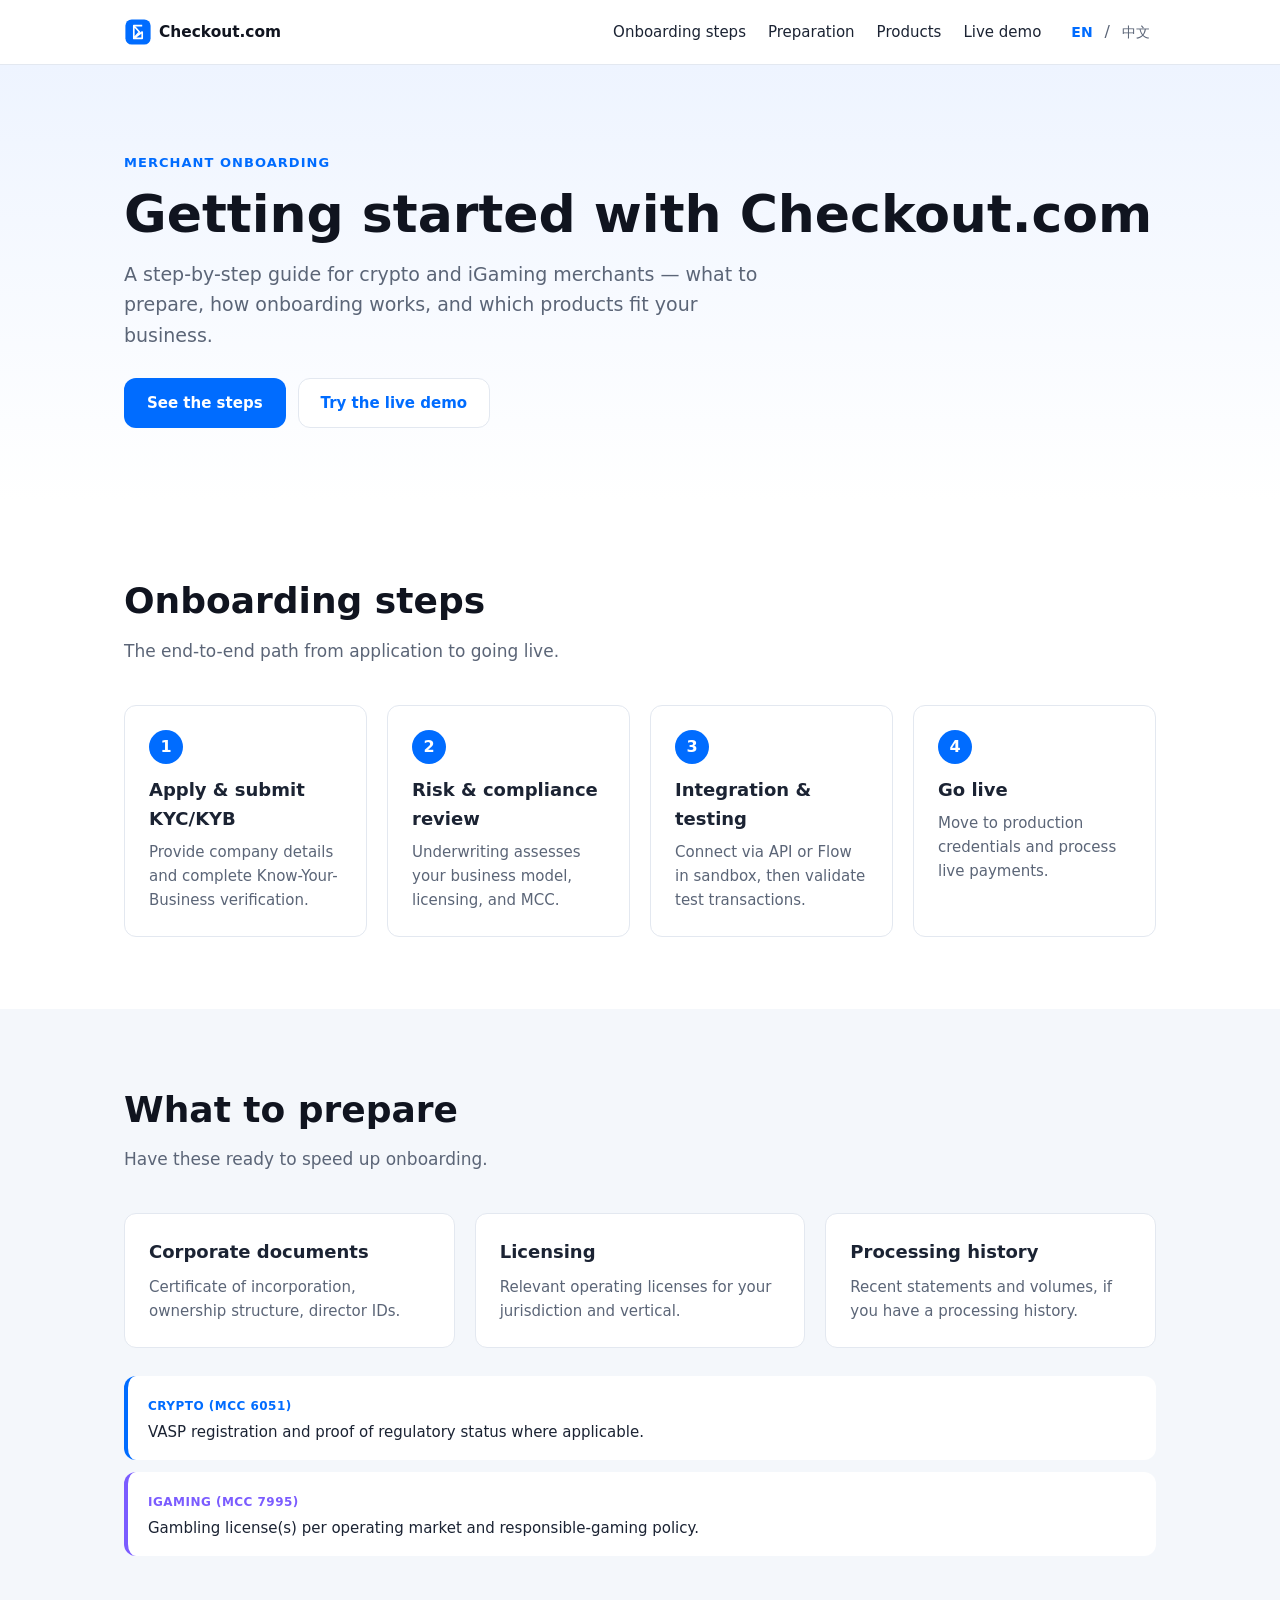
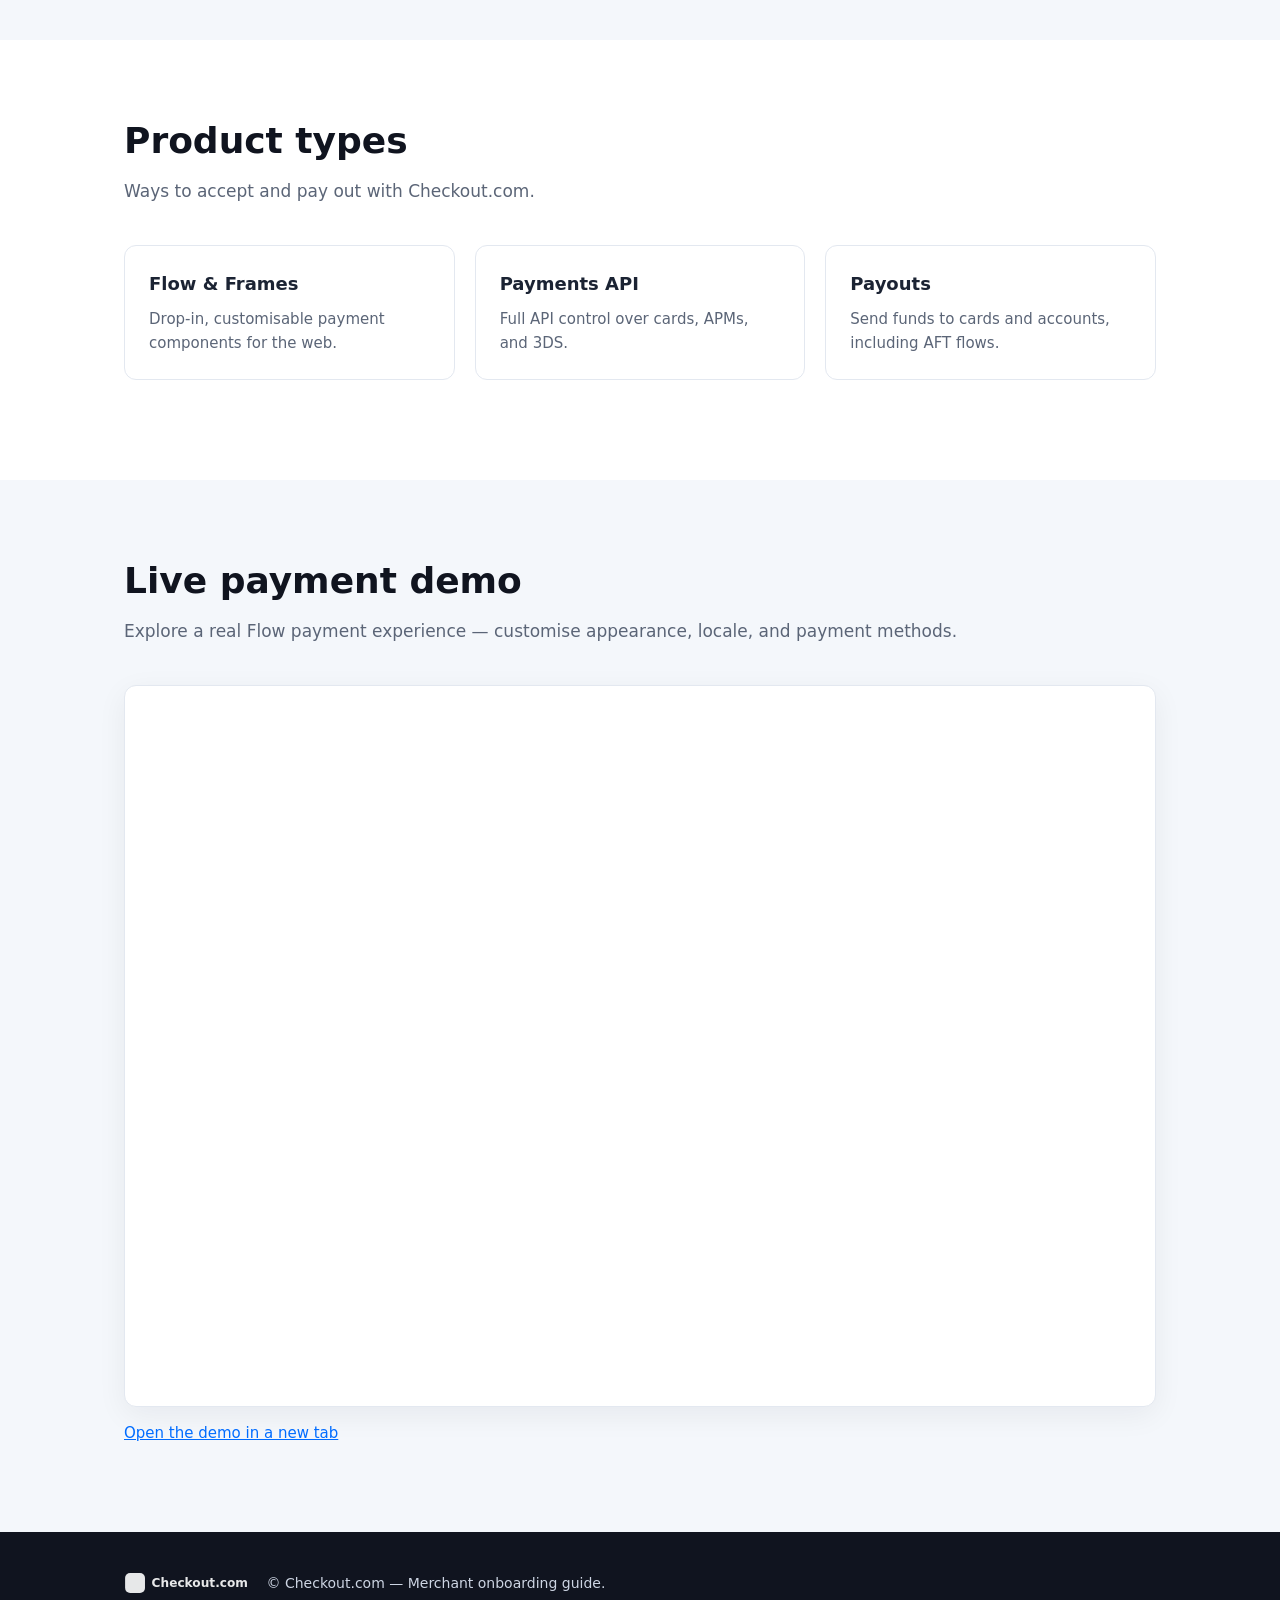
==== index.html @ 67831f60 "Scaffold merchant onboarding site (crypto + iGaming) Static HTML/CSS/JS site, EN + 中文 toggle, unifie" ====
<!DOCTYPE html>
<html lang="en">
<head>
  <meta charset="UTF-8" />
  <meta name="viewport" content="width=device-width, initial-scale=1.0" />
  <title data-i18n="meta.title">Merchant Onboarding — Checkout.com</title>
  <meta name="description" data-i18n-attr="content" data-i18n="meta.description"
        content="Onboarding guide for crypto and iGaming merchants at Checkout.com." />
  <link rel="preconnect" href="https://flow.cko.solutions" />
  <link rel="stylesheet" href="css/styles.css" />
</head>
<body>
  <a class="skip-link" href="#main" data-i18n="nav.skip">Skip to content</a>

  <header class="site-header">
    <div class="container header-inner">
      <a class="brand" href="#top" aria-label="Checkout.com">
        <!-- TODO: replace with official Checkout.com logo SVG in assets/ -->
        <img src="assets/logo.svg" alt="Checkout.com" class="brand-logo" height="28" />
      </a>

      <nav class="site-nav" aria-label="Primary">
        <a href="#steps" data-i18n="nav.steps">Onboarding steps</a>
        <a href="#prepare" data-i18n="nav.prepare">Preparation</a>
        <a href="#products" data-i18n="nav.products">Products</a>
        <a href="#demo" data-i18n="nav.demo">Live demo</a>
      </nav>

      <div class="lang-switch" role="group" aria-label="Language">
        <button type="button" data-lang="en" class="lang-btn is-active">EN</button>
        <span aria-hidden="true">/</span>
        <button type="button" data-lang="zh" class="lang-btn">中文</button>
      </div>
    </div>
  </header>

  <main id="main">
    <!-- HERO -->
    <section class="hero" id="top">
      <div class="container">
        <p class="eyebrow" data-i18n="hero.eyebrow">Merchant onboarding</p>
        <h1 data-i18n="hero.title">Getting started with Checkout.com</h1>
        <p class="lede" data-i18n="hero.lede">
          A step-by-step guide for crypto and iGaming merchants — what to prepare,
          how onboarding works, and which products fit your business.
        </p>
        <div class="hero-actions">
          <a class="btn btn-primary" href="#steps" data-i18n="hero.cta">See the steps</a>
          <a class="btn btn-ghost" href="#demo" data-i18n="hero.cta2">Try the live demo</a>
        </div>
      </div>
    </section>

    <!-- ONBOARDING STEPS -->
    <section class="section" id="steps">
      <div class="container">
        <h2 data-i18n="steps.title">Onboarding steps</h2>
        <p class="section-lede" data-i18n="steps.lede">The end-to-end path from application to going live.</p>
        <!-- PLACEHOLDER content — replace with Esteban's onboarding docs -->
        <ol class="steps">
          <li class="step">
            <span class="step-num">1</span>
            <h3 data-i18n="steps.s1.title">Apply &amp; submit KYC/KYB</h3>
            <p data-i18n="steps.s1.body">Provide company details and complete Know-Your-Business verification.</p>
          </li>
          <li class="step">
            <span class="step-num">2</span>
            <h3 data-i18n="steps.s2.title">Risk &amp; compliance review</h3>
            <p data-i18n="steps.s2.body">Underwriting assesses your business model, licensing, and MCC.</p>
          </li>
          <li class="step">
            <span class="step-num">3</span>
            <h3 data-i18n="steps.s3.title">Integration &amp; testing</h3>
            <p data-i18n="steps.s3.body">Connect via API or Flow in sandbox, then validate test transactions.</p>
          </li>
          <li class="step">
            <span class="step-num">4</span>
            <h3 data-i18n="steps.s4.title">Go live</h3>
            <p data-i18n="steps.s4.body">Move to production credentials and process live payments.</p>
          </li>
        </ol>
      </div>
    </section>

    <!-- PREPARATION -->
    <section class="section section-alt" id="prepare">
      <div class="container">
        <h2 data-i18n="prepare.title">What to prepare</h2>
        <p class="section-lede" data-i18n="prepare.lede">Have these ready to speed up onboarding.</p>
        <ul class="cards">
          <li class="card">
            <h3 data-i18n="prepare.p1.title">Corporate documents</h3>
            <p data-i18n="prepare.p1.body">Certificate of incorporation, ownership structure, director IDs.</p>
          </li>
          <li class="card">
            <h3 data-i18n="prepare.p2.title">Licensing</h3>
            <p data-i18n="prepare.p2.body">Relevant operating licenses for your jurisdiction and vertical.</p>
          </li>
          <li class="card">
            <h3 data-i18n="prepare.p3.title">Processing history</h3>
            <p data-i18n="prepare.p3.body">Recent statements and volumes, if you have a processing history.</p>
          </li>
        </ul>
        <!-- Inline vertical-specific notes (unified content model) -->
        <aside class="note note-crypto">
          <span class="note-tag" data-i18n="prepare.crypto.tag">Crypto (MCC 6051)</span>
          <p data-i18n="prepare.crypto.body">VASP registration and proof of regulatory status where applicable.</p>
        </aside>
        <aside class="note note-igaming">
          <span class="note-tag" data-i18n="prepare.igaming.tag">iGaming (MCC 7995)</span>
          <p data-i18n="prepare.igaming.body">Gambling license(s) per operating market and responsible-gaming policy.</p>
        </aside>
      </div>
    </section>

    <!-- PRODUCTS -->
    <section class="section" id="products">
      <div class="container">
        <h2 data-i18n="products.title">Product types</h2>
        <p class="section-lede" data-i18n="products.lede">Ways to accept and pay out with Checkout.com.</p>
        <ul class="cards">
          <li class="card">
            <h3 data-i18n="products.p1.title">Flow &amp; Frames</h3>
            <p data-i18n="products.p1.body">Drop-in, customisable payment components for the web.</p>
          </li>
          <li class="card">
            <h3 data-i18n="products.p2.title">Payments API</h3>
            <p data-i18n="products.p2.body">Full API control over cards, APMs, and 3DS.</p>
          </li>
          <li class="card">
            <h3 data-i18n="products.p3.title">Payouts</h3>
            <p data-i18n="products.p3.body">Send funds to cards and accounts, including AFT flows.</p>
          </li>
        </ul>
      </div>
    </section>

    <!-- INTERACTIVE DEMO -->
    <section class="section section-alt" id="demo">
      <div class="container">
        <h2 data-i18n="demo.title">Live payment demo</h2>
        <p class="section-lede" data-i18n="demo.lede">
          Explore a real Flow payment experience — customise appearance, locale, and payment methods.
        </p>
        <div class="demo-frame">
          <iframe
            src="https://flow.cko.solutions/"
            title="Checkout.com Flow customization playground"
            loading="lazy"
            referrerpolicy="no-referrer"
            allow="payment"></iframe>
        </div>
        <p class="demo-fallback">
          <a href="https://flow.cko.solutions/" target="_blank" rel="noopener"
             data-i18n="demo.fallback">Open the demo in a new tab</a>
        </p>
      </div>
    </section>
  </main>

  <footer class="site-footer">
    <div class="container footer-inner">
      <img src="assets/logo.svg" alt="Checkout.com" height="22" />
      <p data-i18n="footer.copy">© Checkout.com — Merchant onboarding guide.</p>
    </div>
  </footer>

  <script src="js/i18n.js" defer></script>
</body>
</html>
---- css/styles.css ----
/* Checkout.com brand tokens — confirm against official brand guidelines */
:root {
  --cko-blue: #006CFF;
  --cko-blue-dark: #0057cc;
  --cko-ink: #10141f;        /* near-black navy from logo dark variant */
  --cko-white: #ffffff;
  --cko-bg: #ffffff;
  --cko-bg-alt: #f4f7fb;
  --cko-text: #1b2333;
  --cko-muted: #5b6577;
  --cko-border: #e3e8f0;
  --radius: 12px;
  --maxw: 1080px;
  --font: system-ui, -apple-system, "Segoe UI", Roboto, "Helvetica Neue", Arial,
          "PingFang SC", "Microsoft YaHei", sans-serif;
}

* { box-sizing: border-box; }
html { scroll-behavior: smooth; }
body {
  margin: 0;
  font-family: var(--font);
  color: var(--cko-text);
  background: var(--cko-bg);
  line-height: 1.6;
  -webkit-font-smoothing: antialiased;
}

.container { max-width: var(--maxw); margin: 0 auto; padding: 0 24px; }

a { color: var(--cko-blue); }

.skip-link {
  position: absolute; left: -999px; top: 0;
  background: var(--cko-blue); color: #fff; padding: 10px 16px; z-index: 100;
}
.skip-link:focus { left: 8px; top: 8px; }

/* Header */
.site-header {
  position: sticky; top: 0; z-index: 50;
  background: rgba(255,255,255,0.92);
  backdrop-filter: saturate(150%) blur(8px);
  border-bottom: 1px solid var(--cko-border);
}
.header-inner { display: flex; align-items: center; gap: 24px; height: 64px; }
.brand { display: inline-flex; align-items: center; }
.brand-logo { display: block; }
.site-nav { display: flex; gap: 22px; margin-left: auto; }
.site-nav a { color: var(--cko-text); text-decoration: none; font-weight: 500; font-size: 15px; }
.site-nav a:hover { color: var(--cko-blue); }
.lang-switch { display: flex; align-items: center; gap: 6px; color: var(--cko-muted); }
.lang-btn {
  background: none; border: 0; padding: 4px 6px; cursor: pointer;
  font: inherit; font-size: 14px; color: var(--cko-muted); border-radius: 6px;
}
.lang-btn.is-active { color: var(--cko-blue); font-weight: 700; }
.lang-btn:hover { color: var(--cko-blue); }

/* Hero */
.hero {
  background: linear-gradient(180deg, #eef4ff 0%, var(--cko-bg) 100%);
  padding: 88px 0 72px;
}
.eyebrow {
  text-transform: uppercase; letter-spacing: .08em; font-size: 13px;
  font-weight: 700; color: var(--cko-blue); margin: 0 0 12px;
}
.hero h1 { font-size: clamp(32px, 5vw, 52px); line-height: 1.1; margin: 0 0 16px; color: var(--cko-ink); }
.lede { font-size: 19px; color: var(--cko-muted); max-width: 640px; margin: 0 0 28px; }
.hero-actions { display: flex; gap: 12px; flex-wrap: wrap; }

.btn {
  display: inline-block; padding: 12px 22px; border-radius: var(--radius);
  font-weight: 600; text-decoration: none; font-size: 15px; border: 1px solid transparent;
}
.btn-primary { background: var(--cko-blue); color: #fff; }
.btn-primary:hover { background: var(--cko-blue-dark); }
.btn-ghost { background: #fff; color: var(--cko-blue); border-color: var(--cko-border); }
.btn-ghost:hover { border-color: var(--cko-blue); }

/* Sections */
.section { padding: 72px 0; }
.section-alt { background: var(--cko-bg-alt); }
.section h2 { font-size: clamp(26px, 3.5vw, 36px); margin: 0 0 8px; color: var(--cko-ink); }
.section-lede { color: var(--cko-muted); font-size: 17px; margin: 0 0 40px; }

/* Steps */
.steps { list-style: none; padding: 0; margin: 0; display: grid; gap: 20px;
         grid-template-columns: repeat(auto-fit, minmax(220px, 1fr)); }
.step {
  background: #fff; border: 1px solid var(--cko-border); border-radius: var(--radius);
  padding: 24px; position: relative;
}
.step-num {
  display: inline-flex; align-items: center; justify-content: center;
  width: 34px; height: 34px; border-radius: 50%; background: var(--cko-blue);
  color: #fff; font-weight: 700; margin-bottom: 12px;
}
.step h3 { margin: 0 0 6px; font-size: 18px; }
.step p { margin: 0; color: var(--cko-muted); font-size: 15px; }

/* Cards */
.cards { list-style: none; padding: 0; margin: 0 0 28px; display: grid; gap: 20px;
         grid-template-columns: repeat(auto-fit, minmax(240px, 1fr)); }
.card {
  background: #fff; border: 1px solid var(--cko-border); border-radius: var(--radius); padding: 24px;
}
.card h3 { margin: 0 0 8px; font-size: 18px; }
.card p { margin: 0; color: var(--cko-muted); font-size: 15px; }

/* Vertical notes */
.note { border-radius: var(--radius); padding: 16px 20px; margin: 12px 0;
        border-left: 4px solid var(--cko-blue); background: #fff; }
.note-igaming { border-left-color: #7b5cff; }
.note-tag { display: inline-block; font-size: 12px; font-weight: 700; text-transform: uppercase;
            letter-spacing: .04em; color: var(--cko-blue); margin-bottom: 4px; }
.note-igaming .note-tag { color: #7b5cff; }
.note p { margin: 0; font-size: 15px; }

/* Demo iframe */
.demo-frame {
  border: 1px solid var(--cko-border); border-radius: var(--radius); overflow: hidden;
  background: #fff; box-shadow: 0 8px 30px rgba(16,20,31,.06);
}
.demo-frame iframe { width: 100%; height: 720px; border: 0; display: block; }
.demo-fallback { margin-top: 14px; font-size: 15px; }

/* Footer */
.site-footer { background: var(--cko-ink); color: #cdd5e3; padding: 40px 0; }
.footer-inner { display: flex; align-items: center; gap: 16px; flex-wrap: wrap; }
.footer-inner img { filter: brightness(0) invert(1); opacity: .9; }
.footer-inner p { margin: 0; font-size: 14px; }

@media (max-width: 720px) {
  .site-nav { display: none; }
  .demo-frame iframe { height: 560px; }
}
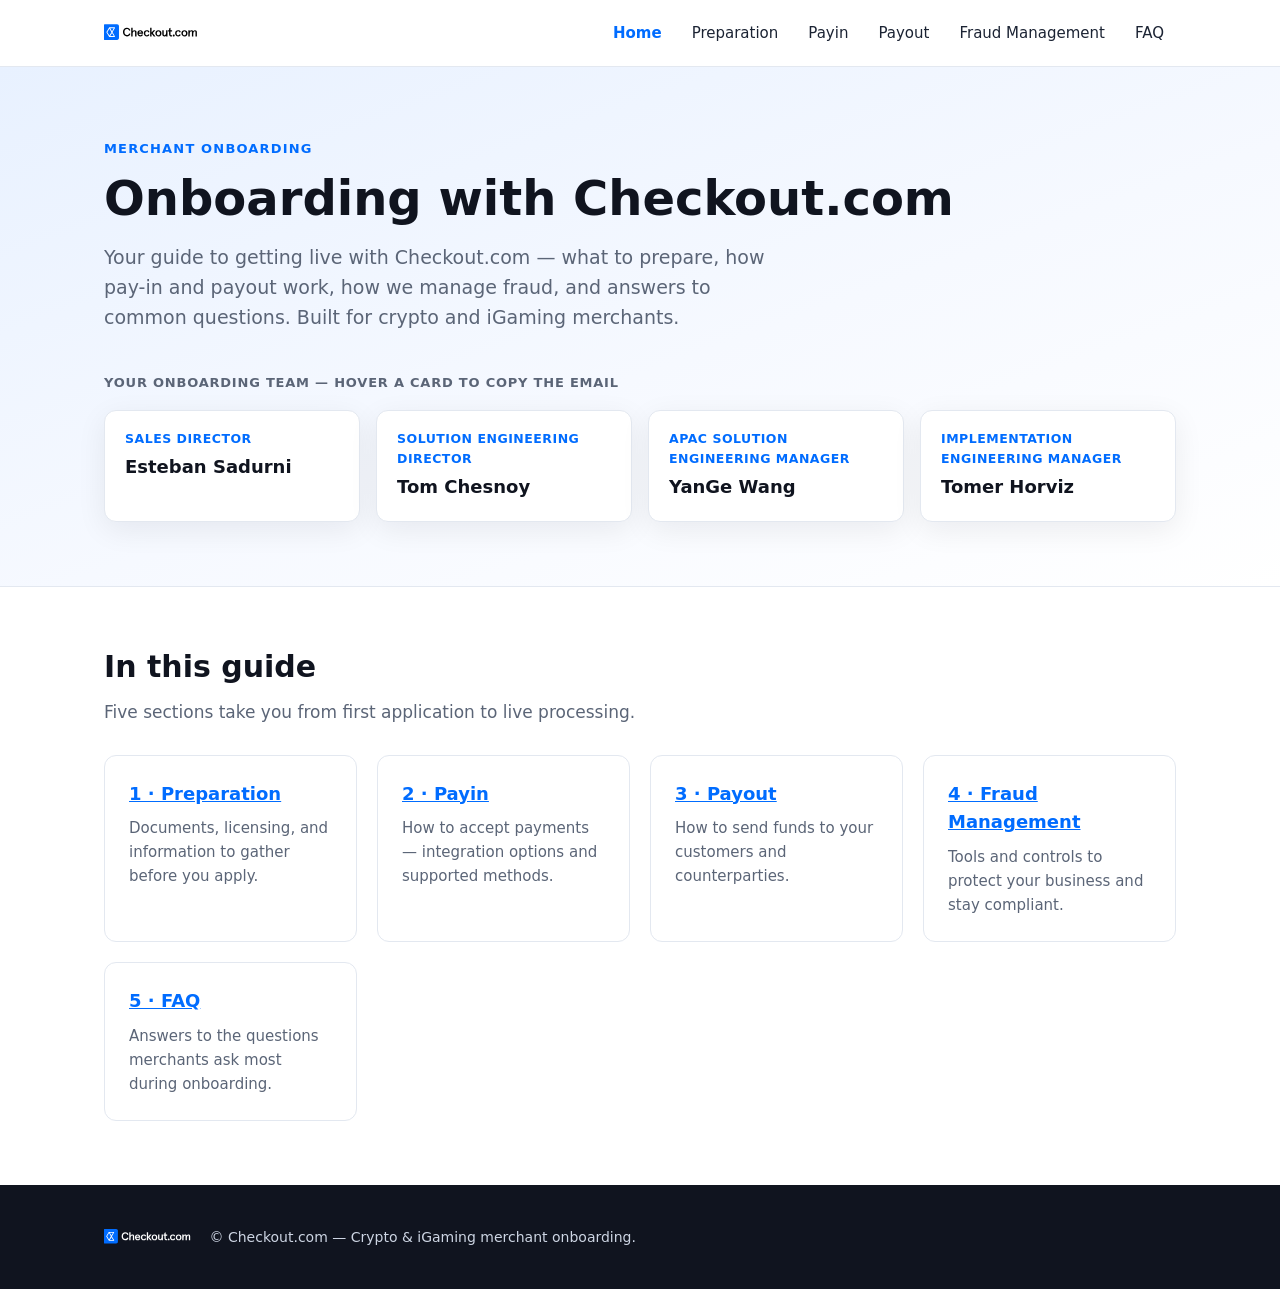
==== commit 30bf5723: "Restructure into multi-page English site with team banner - Home banner with onboarding team (hover " ====
--- a/index.html
+++ b/index.html
@@ -3,168 +3,120 @@
 <head>
   <meta charset="UTF-8" />
   <meta name="viewport" content="width=device-width, initial-scale=1.0" />
-  <title data-i18n="meta.title">Merchant Onboarding — Checkout.com</title>
-  <meta name="description" data-i18n-attr="content" data-i18n="meta.description"
-        content="Onboarding guide for crypto and iGaming merchants at Checkout.com." />
-  <link rel="preconnect" href="https://flow.cko.solutions" />
+  <title>Merchant Onboarding — Checkout.com</title>
+  <meta name="description" content="Onboarding guide for crypto and iGaming merchants at Checkout.com — preparation, pay-in, payout, fraud management, and FAQ." />
   <link rel="stylesheet" href="css/styles.css" />
 </head>
 <body>
-  <a class="skip-link" href="#main" data-i18n="nav.skip">Skip to content</a>
+  <a class="skip-link" href="#main">Skip to content</a>
 
   <header class="site-header">
     <div class="container header-inner">
-      <a class="brand" href="#top" aria-label="Checkout.com">
-        <!-- TODO: replace with official Checkout.com logo SVG in assets/ -->
-        <img src="assets/logo.svg" alt="Checkout.com" class="brand-logo" height="28" />
+      <a class="brand" href="index.html" aria-label="Checkout.com — home">
+        <img src="assets/logo-blue.svg" alt="Checkout.com" height="26" />
       </a>
-
-      <nav class="site-nav" aria-label="Primary">
-        <a href="#steps" data-i18n="nav.steps">Onboarding steps</a>
-        <a href="#prepare" data-i18n="nav.prepare">Preparation</a>
-        <a href="#products" data-i18n="nav.products">Products</a>
-        <a href="#demo" data-i18n="nav.demo">Live demo</a>
+      <button class="nav-toggle" aria-expanded="false" aria-controls="nav">Menu</button>
+      <nav class="site-nav" id="nav" aria-label="Primary">
+        <a href="index.html" class="is-active" aria-current="page">Home</a>
+        <a href="preparation.html">Preparation</a>
+        <a href="payin.html">Payin</a>
+        <a href="payout.html">Payout</a>
+        <a href="fraud-management.html">Fraud Management</a>
+        <a href="faq.html">FAQ</a>
       </nav>
-
-      <div class="lang-switch" role="group" aria-label="Language">
-        <button type="button" data-lang="en" class="lang-btn is-active">EN</button>
-        <span aria-hidden="true">/</span>
-        <button type="button" data-lang="zh" class="lang-btn">中文</button>
-      </div>
     </div>
   </header>
 
   <main id="main">
-    <!-- HERO -->
-    <section class="hero" id="top">
+    <!-- Banner -->
+    <section class="banner">
       <div class="container">
-        <p class="eyebrow" data-i18n="hero.eyebrow">Merchant onboarding</p>
-        <h1 data-i18n="hero.title">Getting started with Checkout.com</h1>
-        <p class="lede" data-i18n="hero.lede">
-          A step-by-step guide for crypto and iGaming merchants — what to prepare,
-          how onboarding works, and which products fit your business.
+        <p class="eyebrow">Merchant Onboarding</p>
+        <h1>Onboarding with Checkout.com</h1>
+        <p class="lede">
+          Your guide to getting live with Checkout.com — what to prepare, how pay-in and
+          payout work, how we manage fraud, and answers to common questions. Built for
+          crypto and iGaming merchants.
         </p>
-        <div class="hero-actions">
-          <a class="btn btn-primary" href="#steps" data-i18n="hero.cta">See the steps</a>
-          <a class="btn btn-ghost" href="#demo" data-i18n="hero.cta2">Try the live demo</a>
+
+        <div class="team">
+          <p class="team-label">Your onboarding team — hover a card to copy the email</p>
+          <ul class="team-grid">
+            <li class="team-card">
+              <span class="tc-role">Sales Director</span>
+              <span class="tc-name">Esteban Sadurni</span>
+              <button type="button" class="tc-email" data-email="esteban.sadurni@checkout.com" aria-label="Copy Esteban Sadurni's email">
+                <span class="tc-email-text">esteban.sadurni@checkout.com</span>
+                <span class="tc-copy">Copy</span>
+              </button>
+            </li>
+            <li class="team-card">
+              <span class="tc-role">Solution Engineering Director</span>
+              <span class="tc-name">Tom Chesnoy</span>
+              <button type="button" class="tc-email" data-email="tom.chesnoy@checkout.com" aria-label="Copy Tom Chesnoy's email">
+                <span class="tc-email-text">tom.chesnoy@checkout.com</span>
+                <span class="tc-copy">Copy</span>
+              </button>
+            </li>
+            <li class="team-card">
+              <span class="tc-role">APAC Solution Engineering Manager</span>
+              <span class="tc-name">YanGe Wang</span>
+              <button type="button" class="tc-email" data-email="yange.wang@checkout.com" aria-label="Copy YanGe Wang's email">
+                <span class="tc-email-text">yange.wang@checkout.com</span>
+                <span class="tc-copy">Copy</span>
+              </button>
+            </li>
+            <li class="team-card">
+              <span class="tc-role">Implementation Engineering Manager</span>
+              <span class="tc-name">Tomer Horviz</span>
+              <button type="button" class="tc-email" data-email="Tomer.Horviz@checkout.com" aria-label="Copy Tomer Horviz's email">
+                <span class="tc-email-text">Tomer.Horviz@checkout.com</span>
+                <span class="tc-copy">Copy</span>
+              </button>
+            </li>
+          </ul>
         </div>
       </div>
     </section>
 
-    <!-- ONBOARDING STEPS -->
-    <section class="section" id="steps">
+    <!-- Guide sections -->
+    <section class="section">
       <div class="container">
-        <h2 data-i18n="steps.title">Onboarding steps</h2>
-        <p class="section-lede" data-i18n="steps.lede">The end-to-end path from application to going live.</p>
-        <!-- PLACEHOLDER content — replace with Esteban's onboarding docs -->
-        <ol class="steps">
-          <li class="step">
-            <span class="step-num">1</span>
-            <h3 data-i18n="steps.s1.title">Apply &amp; submit KYC/KYB</h3>
-            <p data-i18n="steps.s1.body">Provide company details and complete Know-Your-Business verification.</p>
-          </li>
-          <li class="step">
-            <span class="step-num">2</span>
-            <h3 data-i18n="steps.s2.title">Risk &amp; compliance review</h3>
-            <p data-i18n="steps.s2.body">Underwriting assesses your business model, licensing, and MCC.</p>
-          </li>
-          <li class="step">
-            <span class="step-num">3</span>
-            <h3 data-i18n="steps.s3.title">Integration &amp; testing</h3>
-            <p data-i18n="steps.s3.body">Connect via API or Flow in sandbox, then validate test transactions.</p>
-          </li>
-          <li class="step">
-            <span class="step-num">4</span>
-            <h3 data-i18n="steps.s4.title">Go live</h3>
-            <p data-i18n="steps.s4.body">Move to production credentials and process live payments.</p>
-          </li>
-        </ol>
-      </div>
-    </section>
-
-    <!-- PREPARATION -->
-    <section class="section section-alt" id="prepare">
-      <div class="container">
-        <h2 data-i18n="prepare.title">What to prepare</h2>
-        <p class="section-lede" data-i18n="prepare.lede">Have these ready to speed up onboarding.</p>
+        <h2>In this guide</h2>
+        <p class="lead">Five sections take you from first application to live processing.</p>
         <ul class="cards">
           <li class="card">
-            <h3 data-i18n="prepare.p1.title">Corporate documents</h3>
-            <p data-i18n="prepare.p1.body">Certificate of incorporation, ownership structure, director IDs.</p>
+            <h3><a href="preparation.html">1 · Preparation</a></h3>
+            <p>Documents, licensing, and information to gather before you apply.</p>
           </li>
           <li class="card">
-            <h3 data-i18n="prepare.p2.title">Licensing</h3>
-            <p data-i18n="prepare.p2.body">Relevant operating licenses for your jurisdiction and vertical.</p>
+            <h3><a href="payin.html">2 · Payin</a></h3>
+            <p>How to accept payments — integration options and supported methods.</p>
           </li>
           <li class="card">
-            <h3 data-i18n="prepare.p3.title">Processing history</h3>
-            <p data-i18n="prepare.p3.body">Recent statements and volumes, if you have a processing history.</p>
+            <h3><a href="payout.html">3 · Payout</a></h3>
+            <p>How to send funds to your customers and counterparties.</p>
+          </li>
+          <li class="card">
+            <h3><a href="fraud-management.html">4 · Fraud Management</a></h3>
+            <p>Tools and controls to protect your business and stay compliant.</p>
+          </li>
+          <li class="card">
+            <h3><a href="faq.html">5 · FAQ</a></h3>
+            <p>Answers to the questions merchants ask most during onboarding.</p>
           </li>
         </ul>
-        <!-- Inline vertical-specific notes (unified content model) -->
-        <aside class="note note-crypto">
-          <span class="note-tag" data-i18n="prepare.crypto.tag">Crypto (MCC 6051)</span>
-          <p data-i18n="prepare.crypto.body">VASP registration and proof of regulatory status where applicable.</p>
-        </aside>
-        <aside class="note note-igaming">
-          <span class="note-tag" data-i18n="prepare.igaming.tag">iGaming (MCC 7995)</span>
-          <p data-i18n="prepare.igaming.body">Gambling license(s) per operating market and responsible-gaming policy.</p>
-        </aside>
-      </div>
-    </section>
-
-    <!-- PRODUCTS -->
-    <section class="section" id="products">
-      <div class="container">
-        <h2 data-i18n="products.title">Product types</h2>
-        <p class="section-lede" data-i18n="products.lede">Ways to accept and pay out with Checkout.com.</p>
-        <ul class="cards">
-          <li class="card">
-            <h3 data-i18n="products.p1.title">Flow &amp; Frames</h3>
-            <p data-i18n="products.p1.body">Drop-in, customisable payment components for the web.</p>
-          </li>
-          <li class="card">
-            <h3 data-i18n="products.p2.title">Payments API</h3>
-            <p data-i18n="products.p2.body">Full API control over cards, APMs, and 3DS.</p>
-          </li>
-          <li class="card">
-            <h3 data-i18n="products.p3.title">Payouts</h3>
-            <p data-i18n="products.p3.body">Send funds to cards and accounts, including AFT flows.</p>
-          </li>
-        </ul>
-      </div>
-    </section>
-
-    <!-- INTERACTIVE DEMO -->
-    <section class="section section-alt" id="demo">
-      <div class="container">
-        <h2 data-i18n="demo.title">Live payment demo</h2>
-        <p class="section-lede" data-i18n="demo.lede">
-          Explore a real Flow payment experience — customise appearance, locale, and payment methods.
-        </p>
-        <div class="demo-frame">
-          <iframe
-            src="https://flow.cko.solutions/"
-            title="Checkout.com Flow customization playground"
-            loading="lazy"
-            referrerpolicy="no-referrer"
-            allow="payment"></iframe>
-        </div>
-        <p class="demo-fallback">
-          <a href="https://flow.cko.solutions/" target="_blank" rel="noopener"
-             data-i18n="demo.fallback">Open the demo in a new tab</a>
-        </p>
       </div>
     </section>
   </main>
 
   <footer class="site-footer">
     <div class="container footer-inner">
-      <img src="assets/logo.svg" alt="Checkout.com" height="22" />
-      <p data-i18n="footer.copy">© Checkout.com — Merchant onboarding guide.</p>
+      <img src="assets/logo-white.svg" alt="Checkout.com" height="24" />
+      <p>© Checkout.com — Crypto &amp; iGaming merchant onboarding.</p>
     </div>
   </footer>
 
-  <script src="js/i18n.js" defer></script>
+  <script src="js/main.js" defer></script>
 </body>
 </html>
--- a/css/styles.css
+++ b/css/styles.css
@@ -1,8 +1,8 @@
-/* Checkout.com brand tokens — confirm against official brand guidelines */
+/* Checkout.com — brand tokens (confirm against brand guidelines) */
 :root {
   --cko-blue: #006CFF;
   --cko-blue-dark: #0057cc;
-  --cko-ink: #10141f;        /* near-black navy from logo dark variant */
+  --cko-ink: #10141f;
   --cko-white: #ffffff;
   --cko-bg: #ffffff;
   --cko-bg-alt: #f4f7fb;
@@ -10,129 +10,149 @@
   --cko-muted: #5b6577;
   --cko-border: #e3e8f0;
   --radius: 12px;
-  --maxw: 1080px;
-  --font: system-ui, -apple-system, "Segoe UI", Roboto, "Helvetica Neue", Arial,
-          "PingFang SC", "Microsoft YaHei", sans-serif;
+  --maxw: 1120px;
+  --font: system-ui, -apple-system, "Segoe UI", Roboto, "Helvetica Neue", Arial, sans-serif;
+  --shadow: 0 8px 30px rgba(16,20,31,.07);
 }
 
 * { box-sizing: border-box; }
 html { scroll-behavior: smooth; }
 body {
-  margin: 0;
-  font-family: var(--font);
-  color: var(--cko-text);
-  background: var(--cko-bg);
-  line-height: 1.6;
-  -webkit-font-smoothing: antialiased;
+  margin: 0; font-family: var(--font); color: var(--cko-text);
+  background: var(--cko-bg); line-height: 1.6; -webkit-font-smoothing: antialiased;
 }
+.container { max-width: var(--maxw); margin: 0 auto; padding: 0 24px; }
+a { color: var(--cko-blue); }
+h1, h2, h3 { color: var(--cko-ink); }
 
-.container { max-width: var(--maxw); margin: 0 auto; padding: 0 24px; }
+.skip-link { position: absolute; left: -999px; top: 0; background: var(--cko-blue);
+  color: #fff; padding: 10px 16px; z-index: 100; border-radius: 0 0 8px 0; }
+.skip-link:focus { left: 0; }
 
-a { color: var(--cko-blue); }
-
-.skip-link {
-  position: absolute; left: -999px; top: 0;
-  background: var(--cko-blue); color: #fff; padding: 10px 16px; z-index: 100;
-}
-.skip-link:focus { left: 8px; top: 8px; }
-
-/* Header */
+/* ---------- Header / nav ---------- */
 .site-header {
   position: sticky; top: 0; z-index: 50;
-  background: rgba(255,255,255,0.92);
-  backdrop-filter: saturate(150%) blur(8px);
+  background: rgba(255,255,255,.92); backdrop-filter: saturate(150%) blur(8px);
   border-bottom: 1px solid var(--cko-border);
 }
-.header-inner { display: flex; align-items: center; gap: 24px; height: 64px; }
+.header-inner { display: flex; align-items: center; gap: 20px; height: 66px; }
 .brand { display: inline-flex; align-items: center; }
-.brand-logo { display: block; }
-.site-nav { display: flex; gap: 22px; margin-left: auto; }
-.site-nav a { color: var(--cko-text); text-decoration: none; font-weight: 500; font-size: 15px; }
-.site-nav a:hover { color: var(--cko-blue); }
-.lang-switch { display: flex; align-items: center; gap: 6px; color: var(--cko-muted); }
-.lang-btn {
-  background: none; border: 0; padding: 4px 6px; cursor: pointer;
-  font: inherit; font-size: 14px; color: var(--cko-muted); border-radius: 6px;
+.brand img { display: block; }
+.nav-toggle { display: none; margin-left: auto; background: none; border: 1px solid var(--cko-border);
+  border-radius: 8px; padding: 8px 12px; font: inherit; cursor: pointer; }
+.site-nav { display: flex; gap: 6px; margin-left: auto; flex-wrap: wrap; }
+.site-nav a {
+  color: var(--cko-text); text-decoration: none; font-weight: 500; font-size: 15px;
+  padding: 8px 12px; border-radius: 8px; white-space: nowrap;
 }
-.lang-btn.is-active { color: var(--cko-blue); font-weight: 700; }
-.lang-btn:hover { color: var(--cko-blue); }
+.site-nav a:hover { color: var(--cko-blue); background: var(--cko-bg-alt); }
+.site-nav a.is-active { color: var(--cko-blue); font-weight: 600; }
 
-/* Hero */
-.hero {
-  background: linear-gradient(180deg, #eef4ff 0%, var(--cko-bg) 100%);
-  padding: 88px 0 72px;
+/* ---------- Banner (home) ---------- */
+.banner { background: linear-gradient(160deg, #e8f1ff 0%, #f6f9ff 55%, var(--cko-bg) 100%);
+  padding: 72px 0 64px; border-bottom: 1px solid var(--cko-border); }
+.eyebrow { text-transform: uppercase; letter-spacing: .09em; font-size: 13px;
+  font-weight: 700; color: var(--cko-blue); margin: 0 0 12px; }
+.banner h1 { font-size: clamp(30px, 4.5vw, 48px); line-height: 1.12; margin: 0 0 16px; }
+.banner .lede { font-size: 19px; color: var(--cko-muted); max-width: 680px; margin: 0 0 40px; }
+
+/* ---------- Team ---------- */
+.team-label { font-size: 13px; font-weight: 700; text-transform: uppercase;
+  letter-spacing: .06em; color: var(--cko-muted); margin: 0 0 16px; }
+.team-grid { list-style: none; margin: 0; padding: 0; display: grid; gap: 16px;
+  grid-template-columns: repeat(auto-fit, minmax(240px, 1fr)); }
+.team-card { position: relative; background: #fff; border: 1px solid var(--cko-border);
+  border-radius: var(--radius); padding: 18px 20px; box-shadow: var(--shadow); }
+.tc-role { display: block; font-size: 12.5px; font-weight: 600; text-transform: uppercase;
+  letter-spacing: .04em; color: var(--cko-blue); margin-bottom: 4px; }
+.tc-name { display: block; font-size: 18px; font-weight: 600; color: var(--cko-ink); }
+.tc-email {
+  margin-top: 12px; width: 100%; display: flex; align-items: center; justify-content: space-between;
+  gap: 10px; border: 1px solid var(--cko-border); background: var(--cko-bg-alt);
+  border-radius: 8px; padding: 8px 12px; font: inherit; font-size: 13.5px; color: var(--cko-text);
+  cursor: pointer; opacity: 0; max-height: 0; padding-top: 0; padding-bottom: 0; margin-top: 0;
+  overflow: hidden; border-color: transparent; transition: opacity .18s ease, max-height .18s ease,
+  padding .18s ease, margin .18s ease; text-align: left;
 }
-.eyebrow {
-  text-transform: uppercase; letter-spacing: .08em; font-size: 13px;
-  font-weight: 700; color: var(--cko-blue); margin: 0 0 12px;
+.team-card:hover .tc-email, .team-card:focus-within .tc-email {
+  opacity: 1; max-height: 60px; padding-top: 8px; padding-bottom: 8px; margin-top: 12px;
+  border-color: var(--cko-border);
 }
-.hero h1 { font-size: clamp(32px, 5vw, 52px); line-height: 1.1; margin: 0 0 16px; color: var(--cko-ink); }
-.lede { font-size: 19px; color: var(--cko-muted); max-width: 640px; margin: 0 0 28px; }
-.hero-actions { display: flex; gap: 12px; flex-wrap: wrap; }
+.tc-email:hover { border-color: var(--cko-blue); }
+.tc-email-text { overflow: hidden; text-overflow: ellipsis; white-space: nowrap; }
+.tc-copy { flex: none; font-size: 12px; font-weight: 600; color: var(--cko-blue);
+  background: #fff; border: 1px solid var(--cko-border); border-radius: 6px; padding: 3px 8px; }
+.tc-email.copied .tc-copy { color: #0a7d3c; border-color: #0a7d3c; }
 
-.btn {
-  display: inline-block; padding: 12px 22px; border-radius: var(--radius);
-  font-weight: 600; text-decoration: none; font-size: 15px; border: 1px solid transparent;
-}
+/* ---------- Page header (sub-pages) ---------- */
+.page-head { background: var(--cko-bg-alt); border-bottom: 1px solid var(--cko-border);
+  padding: 48px 0; }
+.page-head h1 { font-size: clamp(28px, 4vw, 40px); margin: 0 0 10px; }
+.page-head p { font-size: 18px; color: var(--cko-muted); max-width: 720px; margin: 0; }
+.breadcrumb { font-size: 13px; color: var(--cko-muted); margin: 0 0 14px; }
+.breadcrumb a { text-decoration: none; }
+
+/* ---------- Content ---------- */
+.section { padding: 56px 0; }
+.section + .section { border-top: 1px solid var(--cko-border); }
+.section h2 { font-size: clamp(22px, 3vw, 30px); margin: 0 0 8px; }
+.section > .container > p { max-width: 760px; }
+.lead { font-size: 17px; color: var(--cko-muted); margin: 0 0 28px; }
+
+.cards { list-style: none; padding: 0; margin: 0; display: grid; gap: 20px;
+  grid-template-columns: repeat(auto-fit, minmax(240px, 1fr)); }
+.card { background: #fff; border: 1px solid var(--cko-border); border-radius: var(--radius); padding: 24px; }
+.card h3 { margin: 0 0 8px; font-size: 18px; }
+.card p { margin: 0; color: var(--cko-muted); font-size: 15px; }
+
+.steps { list-style: none; padding: 0; margin: 0; display: grid; gap: 18px; }
+.step { display: grid; grid-template-columns: 44px 1fr; gap: 16px; align-items: start;
+  background: #fff; border: 1px solid var(--cko-border); border-radius: var(--radius); padding: 20px 22px; }
+.step-num { display: inline-flex; align-items: center; justify-content: center; width: 36px; height: 36px;
+  border-radius: 50%; background: var(--cko-blue); color: #fff; font-weight: 700; }
+.step h3 { margin: 0 0 4px; font-size: 17px; }
+.step p { margin: 0; color: var(--cko-muted); font-size: 15px; }
+
+/* Vertical notes */
+.note { border-radius: var(--radius); padding: 14px 18px; margin: 16px 0; border-left: 4px solid var(--cko-blue);
+  background: #fff; border: 1px solid var(--cko-border); border-left-width: 4px; }
+.note-igaming { border-left-color: #7b5cff; }
+.note-draft { border-left-color: #d0a000; background: #fffdf5; }
+.note-tag { display: inline-block; font-size: 12px; font-weight: 700; text-transform: uppercase;
+  letter-spacing: .04em; color: var(--cko-blue); margin-bottom: 4px; }
+.note-igaming .note-tag { color: #7b5cff; }
+.note-draft .note-tag { color: #a07a00; }
+.note p { margin: 0; font-size: 15px; }
+
+/* FAQ */
+.faq { max-width: 820px; }
+.faq details { border: 1px solid var(--cko-border); border-radius: var(--radius); padding: 4px 20px; margin-bottom: 12px; background: #fff; }
+.faq summary { cursor: pointer; font-weight: 600; padding: 14px 0; font-size: 16px; color: var(--cko-ink); }
+.faq details[open] summary { color: var(--cko-blue); }
+.faq details > p { margin: 0 0 16px; color: var(--cko-muted); }
+
+/* Demo iframe */
+.demo-frame { border: 1px solid var(--cko-border); border-radius: var(--radius); overflow: hidden;
+  background: #fff; box-shadow: var(--shadow); }
+.demo-frame iframe { width: 100%; height: 720px; border: 0; display: block; }
+
+/* Buttons */
+.btn { display: inline-block; padding: 12px 22px; border-radius: var(--radius); font-weight: 600;
+  text-decoration: none; font-size: 15px; border: 1px solid transparent; }
 .btn-primary { background: var(--cko-blue); color: #fff; }
 .btn-primary:hover { background: var(--cko-blue-dark); }
 .btn-ghost { background: #fff; color: var(--cko-blue); border-color: var(--cko-border); }
 .btn-ghost:hover { border-color: var(--cko-blue); }
 
-/* Sections */
-.section { padding: 72px 0; }
-.section-alt { background: var(--cko-bg-alt); }
-.section h2 { font-size: clamp(26px, 3.5vw, 36px); margin: 0 0 8px; color: var(--cko-ink); }
-.section-lede { color: var(--cko-muted); font-size: 17px; margin: 0 0 40px; }
-
-/* Steps */
-.steps { list-style: none; padding: 0; margin: 0; display: grid; gap: 20px;
-         grid-template-columns: repeat(auto-fit, minmax(220px, 1fr)); }
-.step {
-  background: #fff; border: 1px solid var(--cko-border); border-radius: var(--radius);
-  padding: 24px; position: relative;
-}
-.step-num {
-  display: inline-flex; align-items: center; justify-content: center;
-  width: 34px; height: 34px; border-radius: 50%; background: var(--cko-blue);
-  color: #fff; font-weight: 700; margin-bottom: 12px;
-}
-.step h3 { margin: 0 0 6px; font-size: 18px; }
-.step p { margin: 0; color: var(--cko-muted); font-size: 15px; }
-
-/* Cards */
-.cards { list-style: none; padding: 0; margin: 0 0 28px; display: grid; gap: 20px;
-         grid-template-columns: repeat(auto-fit, minmax(240px, 1fr)); }
-.card {
-  background: #fff; border: 1px solid var(--cko-border); border-radius: var(--radius); padding: 24px;
-}
-.card h3 { margin: 0 0 8px; font-size: 18px; }
-.card p { margin: 0; color: var(--cko-muted); font-size: 15px; }
-
-/* Vertical notes */
-.note { border-radius: var(--radius); padding: 16px 20px; margin: 12px 0;
-        border-left: 4px solid var(--cko-blue); background: #fff; }
-.note-igaming { border-left-color: #7b5cff; }
-.note-tag { display: inline-block; font-size: 12px; font-weight: 700; text-transform: uppercase;
-            letter-spacing: .04em; color: var(--cko-blue); margin-bottom: 4px; }
-.note-igaming .note-tag { color: #7b5cff; }
-.note p { margin: 0; font-size: 15px; }
-
-/* Demo iframe */
-.demo-frame {
-  border: 1px solid var(--cko-border); border-radius: var(--radius); overflow: hidden;
-  background: #fff; box-shadow: 0 8px 30px rgba(16,20,31,.06);
-}
-.demo-frame iframe { width: 100%; height: 720px; border: 0; display: block; }
-.demo-fallback { margin-top: 14px; font-size: 15px; }
-
-/* Footer */
-.site-footer { background: var(--cko-ink); color: #cdd5e3; padding: 40px 0; }
+/* ---------- Footer ---------- */
+.site-footer { background: var(--cko-ink); color: #cdd5e3; padding: 40px 0; margin-top: 8px; }
 .footer-inner { display: flex; align-items: center; gap: 16px; flex-wrap: wrap; }
-.footer-inner img { filter: brightness(0) invert(1); opacity: .9; }
 .footer-inner p { margin: 0; font-size: 14px; }
 
-@media (max-width: 720px) {
-  .site-nav { display: none; }
+@media (max-width: 800px) {
+  .nav-toggle { display: block; }
+  .site-nav { display: none; position: absolute; top: 66px; left: 0; right: 0; flex-direction: column;
+    gap: 2px; background: #fff; border-bottom: 1px solid var(--cko-border); padding: 12px 24px 18px; }
+  .site-nav.open { display: flex; }
   .demo-frame iframe { height: 560px; }
 }
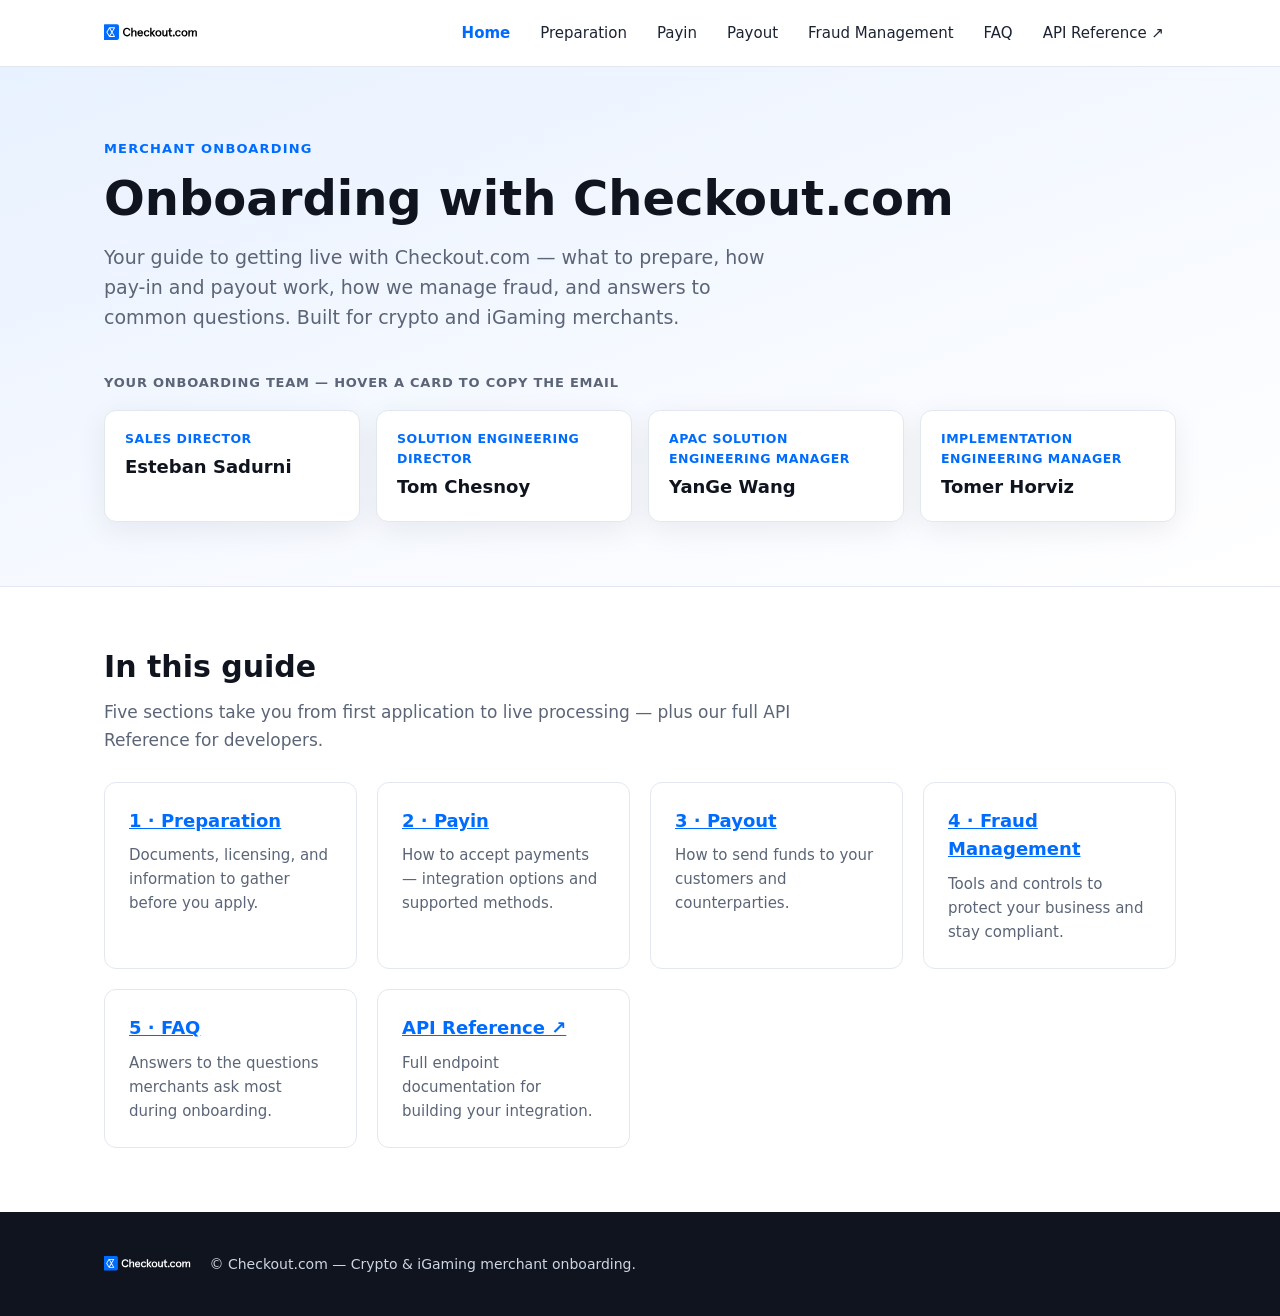
==== commit 99fa63c6: "Add logo/API Reference links + build out Preparation page - Header logo links to www.checkout.com (n" ====
--- a/index.html
+++ b/index.html
@@ -12,7 +12,7 @@
 
   <header class="site-header">
     <div class="container header-inner">
-      <a class="brand" href="index.html" aria-label="Checkout.com — home">
+      <a class="brand" href="https://www.checkout.com" target="_blank" rel="noopener" aria-label="Checkout.com">
         <img src="assets/logo-blue.svg" alt="Checkout.com" height="26" />
       </a>
       <button class="nav-toggle" aria-expanded="false" aria-controls="nav">Menu</button>
@@ -23,6 +23,7 @@
         <a href="payout.html">Payout</a>
         <a href="fraud-management.html">Fraud Management</a>
         <a href="faq.html">FAQ</a>
+        <a href="https://api-reference.checkout.com/" target="_blank" rel="noopener">API Reference ↗</a>
       </nav>
     </div>
   </header>
@@ -83,7 +84,7 @@
     <section class="section">
       <div class="container">
         <h2>In this guide</h2>
-        <p class="lead">Five sections take you from first application to live processing.</p>
+        <p class="lead">Five sections take you from first application to live processing — plus our full API Reference for developers.</p>
         <ul class="cards">
           <li class="card">
             <h3><a href="preparation.html">1 · Preparation</a></h3>
@@ -105,6 +106,10 @@
             <h3><a href="faq.html">5 · FAQ</a></h3>
             <p>Answers to the questions merchants ask most during onboarding.</p>
           </li>
+          <li class="card">
+            <h3><a href="https://api-reference.checkout.com/" target="_blank" rel="noopener">API Reference ↗</a></h3>
+            <p>Full endpoint documentation for building your integration.</p>
+          </li>
         </ul>
       </div>
     </section>
--- a/css/styles.css
+++ b/css/styles.css
@@ -131,6 +131,25 @@
 .faq details[open] summary { color: var(--cko-blue); }
 .faq details > p { margin: 0 0 16px; color: var(--cko-muted); }
 
+/* Screenshots in step content */
+.screenshot { display: block; max-width: 560px; width: 100%; height: auto; margin: 14px 0 4px;
+  border: 1px solid var(--cko-border); border-radius: 10px; box-shadow: var(--shadow); background: #fff; }
+.screenshot.wide { max-width: 820px; }
+.figcap { font-size: 13px; color: var(--cko-muted); margin: 0 0 4px; }
+
+/* Inline copy chip (standalone, always visible) */
+.copy-chip { display: inline-flex; align-items: center; gap: 8px; vertical-align: middle;
+  border: 1px solid var(--cko-border); background: var(--cko-bg-alt); border-radius: 8px;
+  padding: 5px 10px; font: inherit; font-size: 14px; color: var(--cko-text); cursor: pointer; }
+.copy-chip:hover { border-color: var(--cko-blue); }
+.cc-copy { font-size: 12px; font-weight: 600; color: var(--cko-blue); background: #fff;
+  border: 1px solid var(--cko-border); border-radius: 6px; padding: 2px 7px; }
+.copy-chip.copied .cc-copy { color: #0a7d3c; border-color: #0a7d3c; }
+
+/* Ordered step list with rich content */
+.steps.detailed .step { grid-template-columns: 40px 1fr; }
+.steps.detailed .step p { margin: 0 0 4px; }
+
 /* Demo iframe */
 .demo-frame { border: 1px solid var(--cko-border); border-radius: var(--radius); overflow: hidden;
   background: #fff; box-shadow: var(--shadow); }
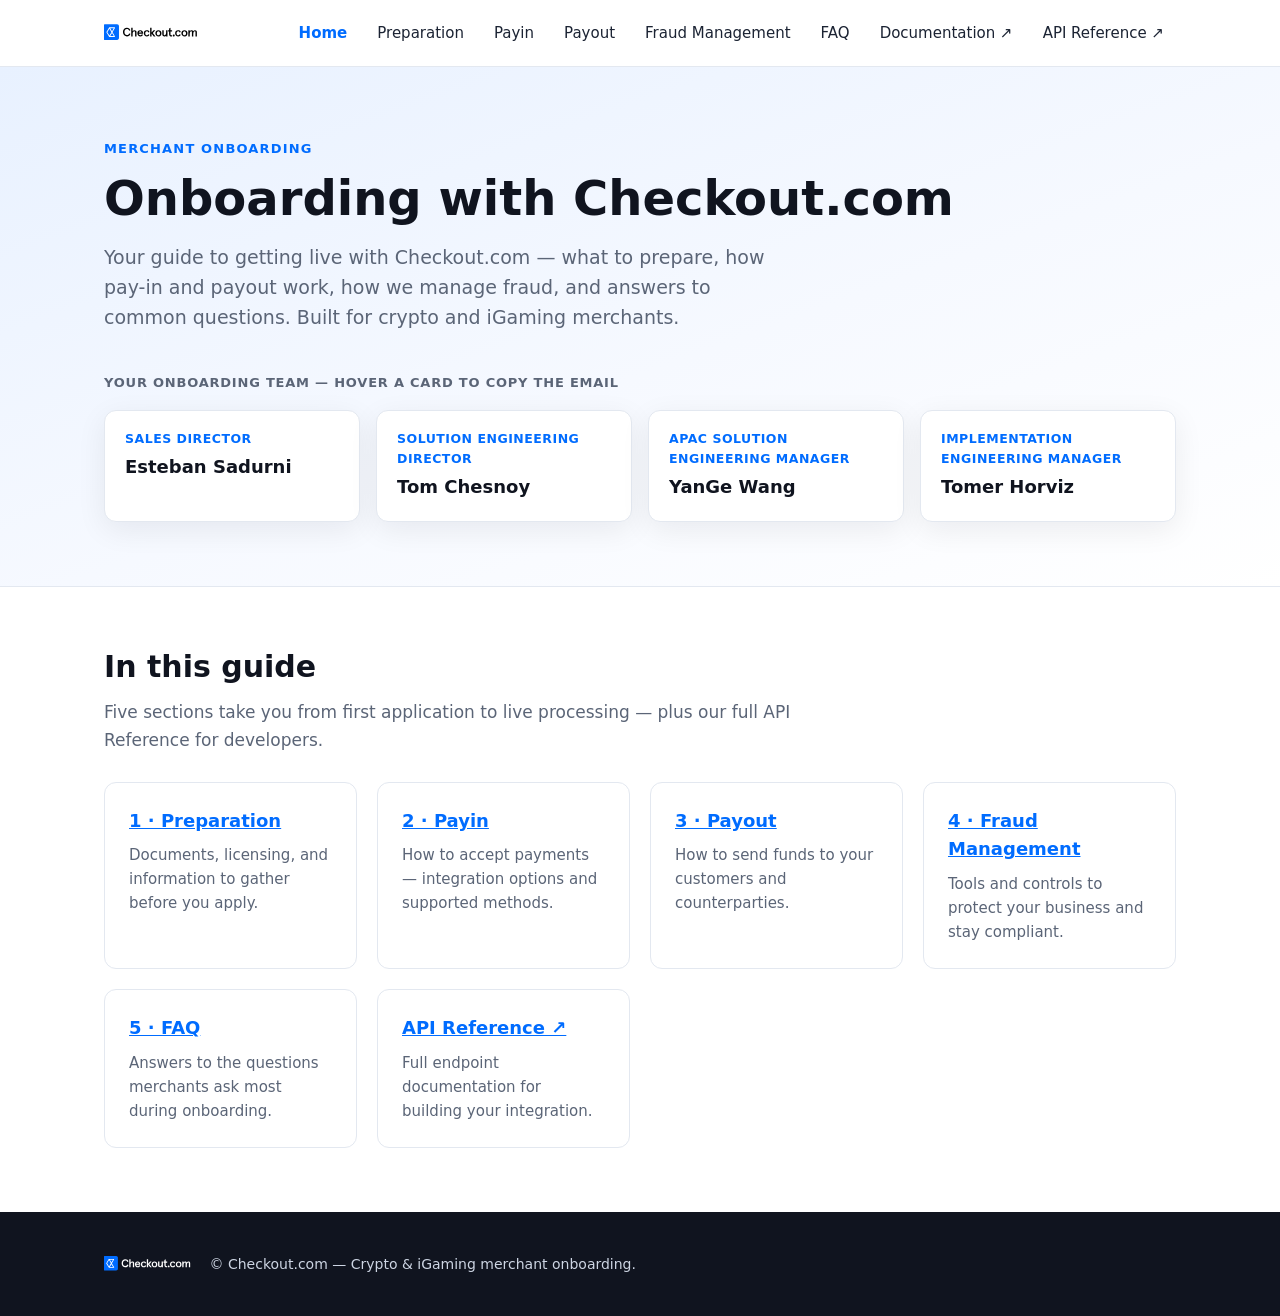
==== commit c1f86352: "Add Documentation nav link; tweak Preparation copy - Documentation ↗ (checkout.com/docs) in nav betw" ====
--- a/index.html
+++ b/index.html
@@ -23,6 +23,7 @@
         <a href="payout.html">Payout</a>
         <a href="fraud-management.html">Fraud Management</a>
         <a href="faq.html">FAQ</a>
+        <a href="https://www.checkout.com/docs" target="_blank" rel="noopener">Documentation ↗</a>
         <a href="https://api-reference.checkout.com/" target="_blank" rel="noopener">API Reference ↗</a>
       </nav>
     </div>
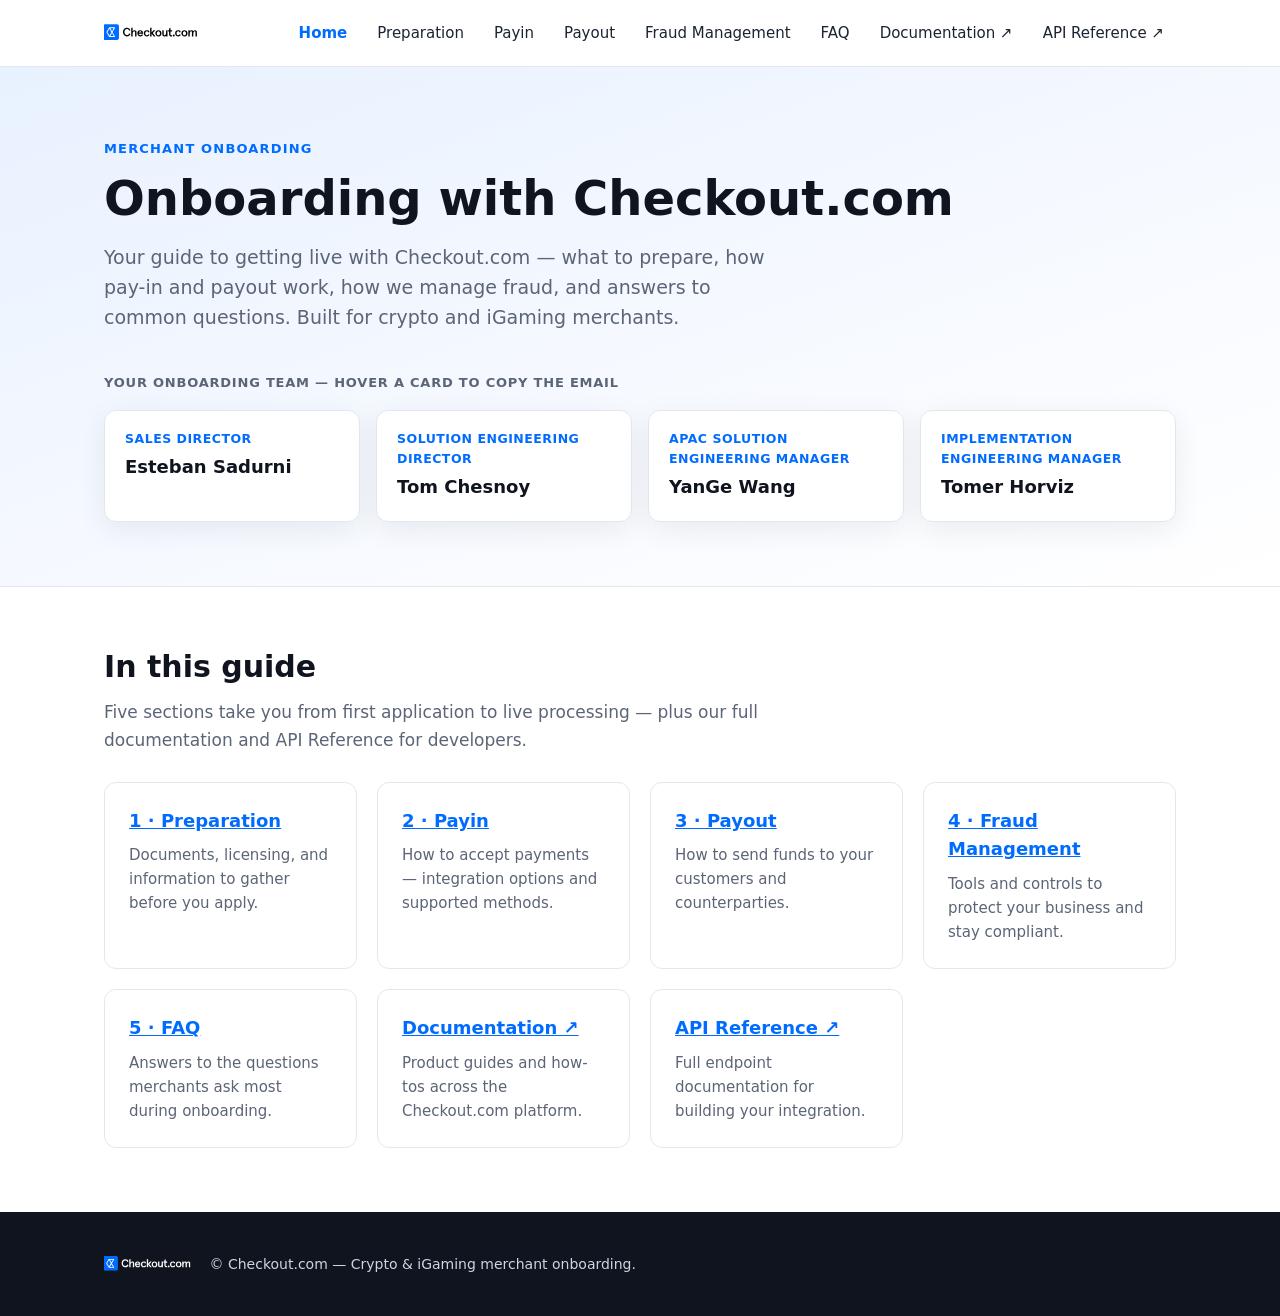
==== commit 072b3f5d: "Home: add Documentation card to "In this guide" Co-Authored-By: Claude Opus 4.8 (1M context) <norepl" ====
--- a/index.html
+++ b/index.html
@@ -85,7 +85,7 @@
     <section class="section">
       <div class="container">
         <h2>In this guide</h2>
-        <p class="lead">Five sections take you from first application to live processing — plus our full API Reference for developers.</p>
+        <p class="lead">Five sections take you from first application to live processing — plus our full documentation and API Reference for developers.</p>
         <ul class="cards">
           <li class="card">
             <h3><a href="preparation.html">1 · Preparation</a></h3>
@@ -108,6 +108,10 @@
             <p>Answers to the questions merchants ask most during onboarding.</p>
           </li>
           <li class="card">
+            <h3><a href="https://www.checkout.com/docs" target="_blank" rel="noopener">Documentation ↗</a></h3>
+            <p>Product guides and how-tos across the Checkout.com platform.</p>
+          </li>
+          <li class="card">
             <h3><a href="https://api-reference.checkout.com/" target="_blank" rel="noopener">API Reference ↗</a></h3>
             <p>Full endpoint documentation for building your integration.</p>
           </li>
--- a/css/styles.css
+++ b/css/styles.css
@@ -150,6 +150,66 @@
 .steps.detailed .step { grid-template-columns: 40px 1fr; }
 .steps.detailed .step p { margin: 0 0 4px; }
 
+/* ---------- Doc layout: sticky in-page TOC + content ---------- */
+.doc-layout { display: grid; grid-template-columns: 240px 1fr; gap: 48px;
+  max-width: var(--maxw); margin: 0 auto; padding: 40px 24px 8px; }
+.doc-toc { position: sticky; top: 84px; align-self: start; max-height: calc(100vh - 100px); overflow: auto; }
+.toc-title { font-size: 12px; font-weight: 700; text-transform: uppercase; letter-spacing: .06em;
+  color: var(--cko-muted); margin: 0 0 10px; }
+.doc-toc ul { list-style: none; margin: 0; padding: 0; }
+.doc-toc > ul { border-left: 2px solid var(--cko-border); }
+.doc-toc li a { display: block; text-decoration: none; color: var(--cko-text); font-size: 14px;
+  padding: 6px 14px; border-left: 2px solid transparent; margin-left: -2px; line-height: 1.35; }
+.doc-toc li a:hover { color: var(--cko-blue); }
+.doc-toc li a.active { color: var(--cko-blue); font-weight: 600; border-left-color: var(--cko-blue); }
+.doc-toc ul ul a { padding-left: 26px; font-size: 13px; color: var(--cko-muted); }
+.doc-toc ul ul a:hover, .doc-toc ul ul a.active { color: var(--cko-blue); }
+
+.doc-content { min-width: 0; }
+.doc-section { scroll-margin-top: 84px; padding-bottom: 40px; }
+.doc-section + .doc-section { border-top: 1px solid var(--cko-border); padding-top: 40px; }
+.doc-section h2 { font-size: clamp(22px, 3vw, 30px); margin: 0 0 14px; }
+.doc-section h3 { font-size: 19px; margin: 28px 0 8px; }
+.doc-section h4 { font-size: 16px; margin: 22px 0 6px; color: var(--cko-ink); }
+.doc-section p { max-width: 760px; }
+.doc-section ul, .doc-section ol { max-width: 760px; }
+.doc-section li { margin-bottom: 5px; }
+.doc-section ul ul, .doc-section ol ol, .doc-section ol ul { margin-top: 5px; }
+.subsection { scroll-margin-top: 84px; }
+/* Ordered endpoint/process steps */
+ol.proc { padding-left: 20px; }
+ol.proc > li { margin-bottom: 14px; }
+ol.proc > li::marker { font-weight: 700; color: var(--cko-blue); }
+
+/* Downloadable / diagram */
+.diagram { display: block; width: 100%; height: auto; border: 1px solid var(--cko-border);
+  border-radius: var(--radius); background: #fff; }
+.field-list { columns: 2; column-gap: 40px; max-width: 640px; padding-left: 18px; }
+.field-list li { margin-bottom: 4px; break-inside: avoid; }
+.field-list code, .doc-content p code, .doc-content li code { background: var(--cko-bg-alt);
+  border: 1px solid var(--cko-border); border-radius: 5px; padding: 1px 6px; font-size: 13.5px;
+  font-family: ui-monospace, SFMono-Regular, Menlo, Consolas, monospace; }
+.muted { color: var(--cko-muted); }
+
+/* Response codes */
+.rc-list { display: grid; gap: 12px; max-width: 820px; }
+.rc { display: grid; grid-template-columns: 110px 1fr; gap: 16px; align-items: start;
+  border: 1px solid var(--cko-border); border-left-width: 5px; border-radius: 10px; padding: 14px 18px; background: #fff; }
+.rc-code { font-weight: 700; font-family: ui-monospace, SFMono-Regular, Menlo, Consolas, monospace; }
+.rc-title { font-weight: 600; display: block; margin-bottom: 2px; }
+.rc p { margin: 0; color: var(--cko-muted); font-size: 14.5px; }
+.rc.approved { border-left-color: #0a7d3c; } .rc.approved .rc-code { color: #0a7d3c; }
+.rc.soft { border-left-color: #d0a000; } .rc.soft .rc-code { color: #a07a00; }
+.rc.hard { border-left-color: #d64545; } .rc.hard .rc-code { color: #c0392b; }
+.rc.risk { border-left-color: #7b5cff; } .rc.risk .rc-code { color: #6a3fe0; }
+
+@media (max-width: 860px) {
+  .doc-layout { grid-template-columns: 1fr; gap: 8px; }
+  .doc-toc { position: static; max-height: none; margin-bottom: 8px; border: 1px solid var(--cko-border);
+    border-radius: var(--radius); padding: 16px; background: var(--cko-bg-alt); }
+  .field-list { columns: 1; }
+}
+
 /* Demo iframe */
 .demo-frame { border: 1px solid var(--cko-border); border-radius: var(--radius); overflow: hidden;
   background: #fff; box-shadow: var(--shadow); }
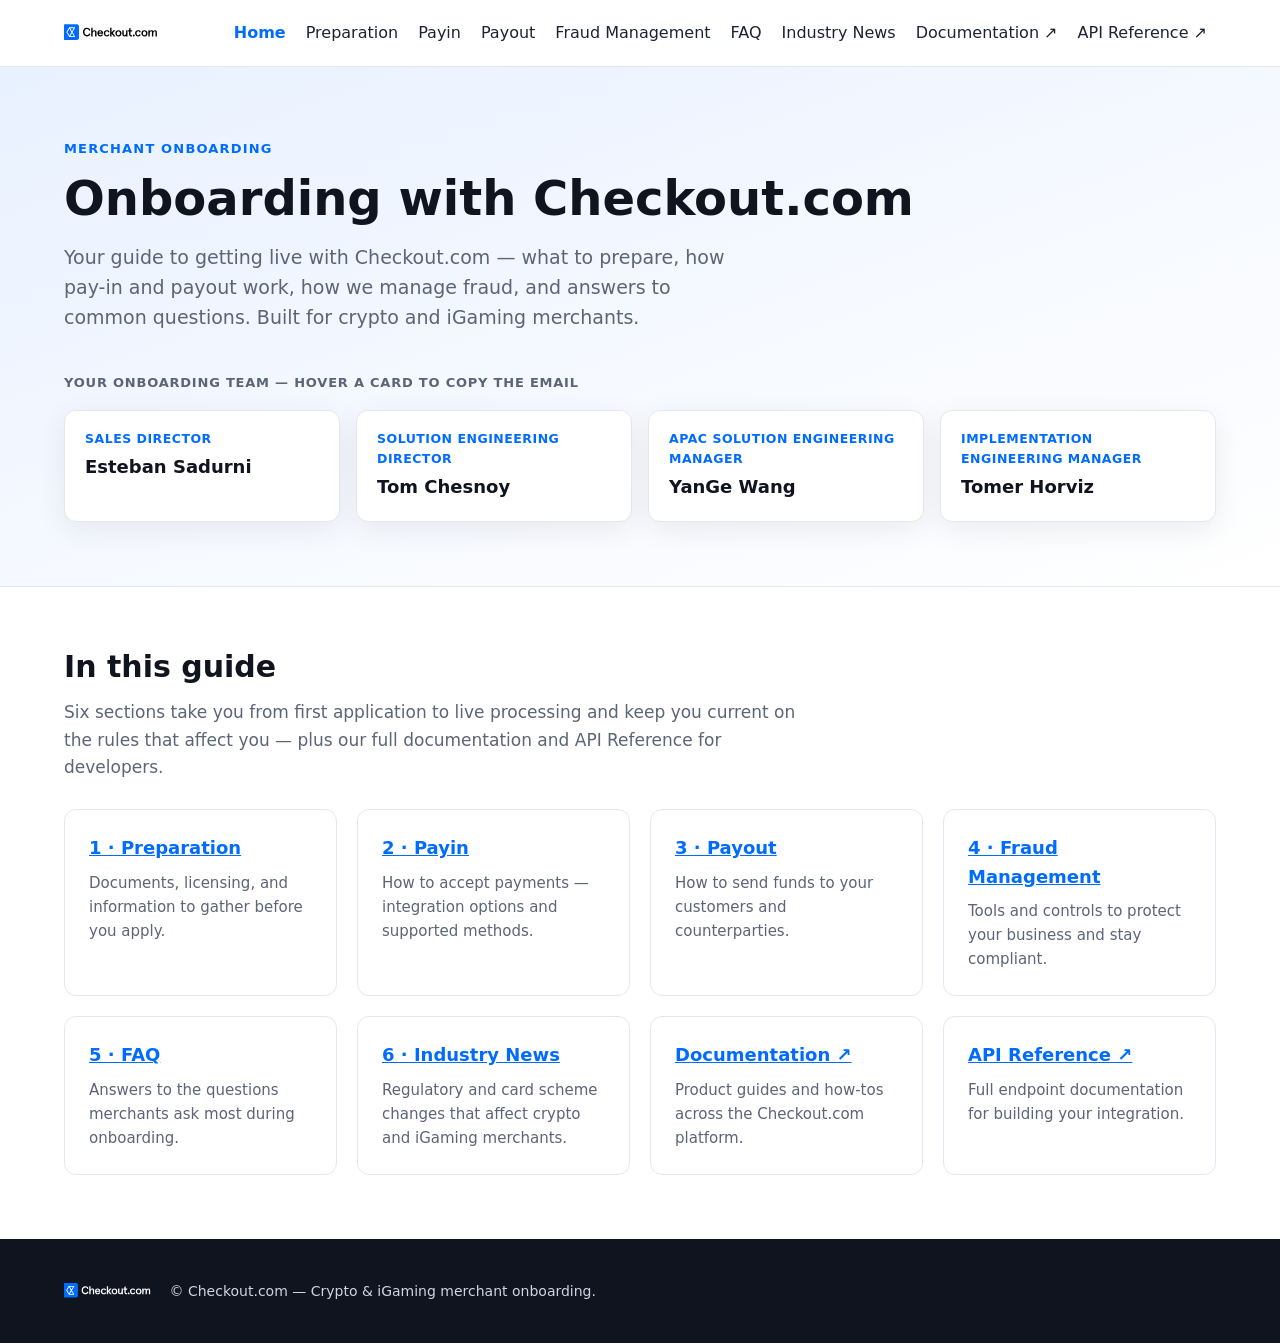
==== commit 87acaa4b: "Add Industry News page; refine nav and logo - New industry-news.html with MiCA authorisation and car" ====
--- a/index.html
+++ b/index.html
@@ -5,7 +5,7 @@
   <meta name="viewport" content="width=device-width, initial-scale=1.0" />
   <title>Merchant Onboarding — Checkout.com</title>
   <meta name="description" content="Onboarding guide for crypto and iGaming merchants at Checkout.com — preparation, pay-in, payout, fraud management, and FAQ." />
-  <link rel="stylesheet" href="css/styles.css" />
+  <link rel="stylesheet" href="css/styles.css?v=3" />
 </head>
 <body>
   <a class="skip-link" href="#main">Skip to content</a>
@@ -23,6 +23,7 @@
         <a href="payout.html">Payout</a>
         <a href="fraud-management.html">Fraud Management</a>
         <a href="faq.html">FAQ</a>
+        <a href="industry-news.html">Industry News</a>
         <a href="https://www.checkout.com/docs" target="_blank" rel="noopener">Documentation ↗</a>
         <a href="https://api-reference.checkout.com/" target="_blank" rel="noopener">API Reference ↗</a>
       </nav>
@@ -85,7 +86,7 @@
     <section class="section">
       <div class="container">
         <h2>In this guide</h2>
-        <p class="lead">Five sections take you from first application to live processing — plus our full documentation and API Reference for developers.</p>
+        <p class="lead">Six sections take you from first application to live processing and keep you current on the rules that affect you — plus our full documentation and API Reference for developers.</p>
         <ul class="cards">
           <li class="card">
             <h3><a href="preparation.html">1 · Preparation</a></h3>
@@ -106,6 +107,10 @@
           <li class="card">
             <h3><a href="faq.html">5 · FAQ</a></h3>
             <p>Answers to the questions merchants ask most during onboarding.</p>
+          </li>
+          <li class="card">
+            <h3><a href="industry-news.html">6 · Industry News</a></h3>
+            <p>Regulatory and card scheme changes that affect crypto and iGaming merchants.</p>
           </li>
           <li class="card">
             <h3><a href="https://www.checkout.com/docs" target="_blank" rel="noopener">Documentation ↗</a></h3>
--- a/css/styles.css
+++ b/css/styles.css
@@ -10,7 +10,7 @@
   --cko-muted: #5b6577;
   --cko-border: #e3e8f0;
   --radius: 12px;
-  --maxw: 1120px;
+  --maxw: 1200px;
   --font: system-ui, -apple-system, "Segoe UI", Roboto, "Helvetica Neue", Arial, sans-serif;
   --shadow: 0 8px 30px rgba(16,20,31,.07);
 }
@@ -35,15 +35,15 @@
   background: rgba(255,255,255,.92); backdrop-filter: saturate(150%) blur(8px);
   border-bottom: 1px solid var(--cko-border);
 }
-.header-inner { display: flex; align-items: center; gap: 20px; height: 66px; }
+.header-inner { display: flex; align-items: center; gap: 14px; height: 66px; }
 .brand { display: inline-flex; align-items: center; }
 .brand img { display: block; }
 .nav-toggle { display: none; margin-left: auto; background: none; border: 1px solid var(--cko-border);
   border-radius: 8px; padding: 8px 12px; font: inherit; cursor: pointer; }
-.site-nav { display: flex; gap: 6px; margin-left: auto; flex-wrap: wrap; }
+.site-nav { display: flex; gap: 2px; margin-left: auto; flex-wrap: nowrap; }
 .site-nav a {
-  color: var(--cko-text); text-decoration: none; font-weight: 500; font-size: 15px;
-  padding: 8px 12px; border-radius: 8px; white-space: nowrap;
+  color: var(--cko-text); text-decoration: none; font-weight: 500; font-size: 16px;
+  padding: 7px 9px; border-radius: 8px; white-space: nowrap;
 }
 .site-nav a:hover { color: var(--cko-blue); background: var(--cko-bg-alt); }
 .site-nav a.is-active { color: var(--cko-blue); font-weight: 600; }
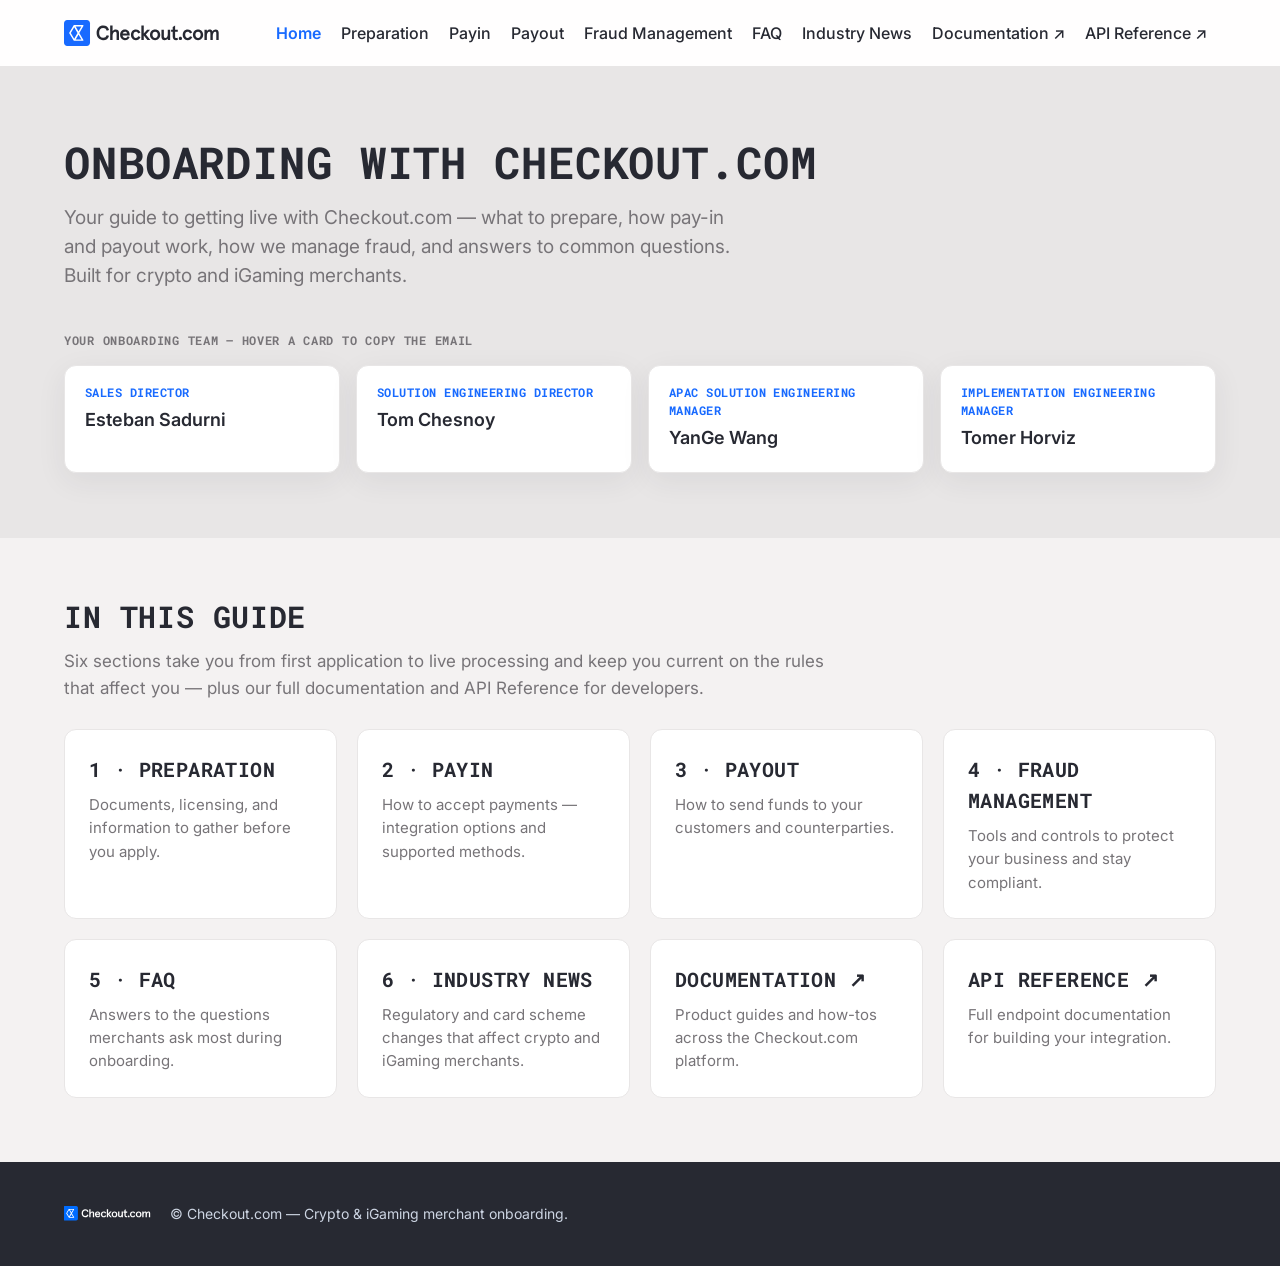
==== commit c742efec: "Apply Checkout master brand across all pages - Brand tokens: off-white page bg, Grey 1 banners, Blue" ====
--- a/index.html
+++ b/index.html
@@ -5,7 +5,10 @@
   <meta name="viewport" content="width=device-width, initial-scale=1.0" />
   <title>Merchant Onboarding — Checkout.com</title>
   <meta name="description" content="Onboarding guide for crypto and iGaming merchants at Checkout.com — preparation, pay-in, payout, fraud management, and FAQ." />
-  <link rel="stylesheet" href="css/styles.css?v=3" />
+  <link rel="preconnect" href="https://fonts.googleapis.com" />
+  <link rel="preconnect" href="https://fonts.gstatic.com" crossorigin />
+  <link href="https://fonts.googleapis.com/css2?family=Inter:wght@400;500;600;700&family=Roboto+Mono:wght@400;700&display=swap" rel="stylesheet" />
+  <link rel="stylesheet" href="css/styles.css?v=9" />
 </head>
 <body>
   <a class="skip-link" href="#main">Skip to content</a>
@@ -13,7 +16,7 @@
   <header class="site-header">
     <div class="container header-inner">
       <a class="brand" href="https://www.checkout.com" target="_blank" rel="noopener" aria-label="Checkout.com">
-        <img src="assets/logo-blue.svg" alt="Checkout.com" height="26" />
+        <img src="assets/logo.svg" alt="Checkout.com" height="26" />
       </a>
       <button class="nav-toggle" aria-expanded="false" aria-controls="nav">Menu</button>
       <nav class="site-nav" id="nav" aria-label="Primary">
@@ -34,7 +37,6 @@
     <!-- Banner -->
     <section class="banner">
       <div class="container">
-        <p class="eyebrow">Merchant Onboarding</p>
         <h1>Onboarding with Checkout.com</h1>
         <p class="lede">
           Your guide to getting live with Checkout.com — what to prepare, how pay-in and
@@ -132,6 +134,6 @@
     </div>
   </footer>
 
-  <script src="js/main.js" defer></script>
+  <script src="js/main.js?v=2" defer></script>
 </body>
 </html>
--- a/css/styles.css
+++ b/css/styles.css
@@ -1,29 +1,37 @@
-/* Checkout.com — brand tokens (confirm against brand guidelines) */
+/* Checkout.com — Master Brand tokens (design/design-system.md) */
 :root {
-  --cko-blue: #006CFF;
-  --cko-blue-dark: #0057cc;
-  --cko-ink: #10141f;
+  --cko-blue: #186AFF;      /* Blue 1 — primary */
+  --cko-blue-dark: #0f52cc;
+  --cko-blue-5: #CFE5FF;    /* Blue 5 — banner / info */
+  --cko-ink: #272932;       /* Off Black */
   --cko-white: #ffffff;
-  --cko-bg: #ffffff;
-  --cko-bg-alt: #f4f7fb;
-  --cko-text: #1b2333;
-  --cko-muted: #5b6577;
-  --cko-border: #e3e8f0;
+  --cko-bg: #F4F2F2;        /* Off White — page background */
+  --cko-bg-alt: #ECEBEB;    /* tinted surface (hover, inline code) */
+  --cko-text: #272932;      /* Off Black */
+  --cko-muted: #777478;     /* Grey 6 */
+  --cko-border: #E8E6E6;    /* Grey 1 — hairlines */
+  --cko-grey-1: #E8E6E6;    /* Grey 1 — banner background */
   --radius: 12px;
   --maxw: 1200px;
-  --font: system-ui, -apple-system, "Segoe UI", Roboto, "Helvetica Neue", Arial, sans-serif;
-  --shadow: 0 8px 30px rgba(16,20,31,.07);
+  --font: "Inter", system-ui, -apple-system, "Segoe UI", Roboto, "Helvetica Neue", Arial, sans-serif;
+  --font-mono: "Roboto Mono", ui-monospace, SFMono-Regular, Menlo, Consolas, monospace;
+  --shadow: 0 8px 30px rgba(39,41,50,.07);
 }
 
 * { box-sizing: border-box; }
 html { scroll-behavior: smooth; }
 body {
   margin: 0; font-family: var(--font); color: var(--cko-text);
-  background: var(--cko-bg); line-height: 1.6; -webkit-font-smoothing: antialiased;
+  background: var(--cko-bg); line-height: 1.55; -webkit-font-smoothing: antialiased;
 }
 .container { max-width: var(--maxw); margin: 0 auto; padding: 0 24px; }
 a { color: var(--cko-blue); }
+
+/* Brand type: titles & section heads in Roboto Mono UPPERCASE; H3 & body in Inter */
 h1, h2, h3 { color: var(--cko-ink); }
+h1, h2 { font-family: var(--font-mono); font-weight: 700; text-transform: uppercase;
+  letter-spacing: .02em; }
+h3 { font-family: var(--font); font-weight: 500; }
 
 .skip-link { position: absolute; left: -999px; top: 0; background: var(--cko-blue);
   color: #fff; padding: 10px 16px; z-index: 100; border-radius: 0 0 8px 0; }
@@ -49,22 +57,21 @@
 .site-nav a.is-active { color: var(--cko-blue); font-weight: 600; }
 
 /* ---------- Banner (home) ---------- */
-.banner { background: linear-gradient(160deg, #e8f1ff 0%, #f6f9ff 55%, var(--cko-bg) 100%);
-  padding: 72px 0 64px; border-bottom: 1px solid var(--cko-border); }
-.eyebrow { text-transform: uppercase; letter-spacing: .09em; font-size: 13px;
-  font-weight: 700; color: var(--cko-blue); margin: 0 0 12px; }
-.banner h1 { font-size: clamp(30px, 4.5vw, 48px); line-height: 1.12; margin: 0 0 16px; }
+.banner { background: var(--cko-grey-1); padding: 72px 0 64px; border-bottom: 1px solid var(--cko-border); }
+.eyebrow { font-family: var(--font-mono); text-transform: uppercase; letter-spacing: .08em;
+  font-size: 12px; font-weight: 700; color: var(--cko-blue); margin: 0 0 12px; }
+.banner h1 { font-size: clamp(28px, 4.2vw, 44px); line-height: 1.08; margin: 0 0 16px; }
 .banner .lede { font-size: 19px; color: var(--cko-muted); max-width: 680px; margin: 0 0 40px; }
 
 /* ---------- Team ---------- */
-.team-label { font-size: 13px; font-weight: 700; text-transform: uppercase;
+.team-label { font-family: var(--font-mono); font-size: 12px; font-weight: 700; text-transform: uppercase;
   letter-spacing: .06em; color: var(--cko-muted); margin: 0 0 16px; }
 .team-grid { list-style: none; margin: 0; padding: 0; display: grid; gap: 16px;
   grid-template-columns: repeat(auto-fit, minmax(240px, 1fr)); }
 .team-card { position: relative; background: #fff; border: 1px solid var(--cko-border);
   border-radius: var(--radius); padding: 18px 20px; box-shadow: var(--shadow); }
-.tc-role { display: block; font-size: 12.5px; font-weight: 600; text-transform: uppercase;
-  letter-spacing: .04em; color: var(--cko-blue); margin-bottom: 4px; }
+.tc-role { display: block; font-family: var(--font-mono); font-size: 11.5px; font-weight: 700;
+  text-transform: uppercase; letter-spacing: .04em; color: var(--cko-blue); margin-bottom: 4px; }
 .tc-name { display: block; font-size: 18px; font-weight: 600; color: var(--cko-ink); }
 .tc-email {
   margin-top: 12px; width: 100%; display: flex; align-items: center; justify-content: space-between;
@@ -85,11 +92,12 @@
 .tc-email.copied .tc-copy { color: #0a7d3c; border-color: #0a7d3c; }
 
 /* ---------- Page header (sub-pages) ---------- */
-.page-head { background: var(--cko-bg-alt); border-bottom: 1px solid var(--cko-border);
+.page-head { background: var(--cko-grey-1); border-bottom: 1px solid var(--cko-border);
   padding: 48px 0; }
-.page-head h1 { font-size: clamp(28px, 4vw, 40px); margin: 0 0 10px; }
+.page-head h1 { font-size: clamp(26px, 3.6vw, 38px); line-height: 1.1; margin: 0 0 10px; }
 .page-head p { font-size: 18px; color: var(--cko-muted); max-width: 720px; margin: 0; }
-.breadcrumb { font-size: 13px; color: var(--cko-muted); margin: 0 0 14px; }
+.breadcrumb { font-family: var(--font-mono); text-transform: uppercase; letter-spacing: .04em;
+  font-size: 11.5px; color: var(--cko-muted); margin: 0 0 14px; }
 .breadcrumb a { text-decoration: none; }
 
 /* ---------- Content ---------- */
@@ -102,7 +110,30 @@
 .cards { list-style: none; padding: 0; margin: 0; display: grid; gap: 20px;
   grid-template-columns: repeat(auto-fit, minmax(240px, 1fr)); }
 .card { background: #fff; border: 1px solid var(--cko-border); border-radius: var(--radius); padding: 24px; }
-.card h3 { margin: 0 0 8px; font-size: 18px; }
+/* White content box (splits doc content into cards) */
+.doc-content .box { background: #fff; border: 1px solid var(--cko-border); border-radius: var(--radius);
+  padding: 22px 26px; margin: 20px 0; }
+.doc-content .box > :first-child { margin-top: 0; }
+.doc-content .box > :last-child { margin-bottom: 0; }
+
+/* Data tables (brand: row rules, bold header row, off-white category rows) */
+.doc-content table.data-table { width: 100%; border-collapse: collapse; margin: 10px 0; font-size: 14px;
+  line-height: 1.45; }
+.doc-content table.data-table th,
+.doc-content table.data-table td { padding: 9px 14px 9px 0; text-align: left; vertical-align: top;
+  border-bottom: 1px solid var(--cko-border); }
+.doc-content table.data-table td:not(:first-child),
+.doc-content table.data-table th:not(:first-child) { padding-left: 14px; }
+.doc-content table.data-table thead th { font-weight: 700; border-bottom: 1.5px solid var(--cko-ink);
+  white-space: nowrap; }
+.doc-content table.data-table tbody th { font-weight: 700; } /* first column bold */
+.doc-content table.data-table tr.cat th { font-family: var(--font-mono); text-transform: uppercase;
+  letter-spacing: .03em; font-size: 12px; font-weight: 700; background: var(--cko-bg); padding: 9px 14px; }
+.doc-content table.data-table .num { white-space: nowrap; }
+.card h3 { margin: 0 0 8px; font-size: 20px; font-family: var(--font-mono); font-weight: 700;
+  text-transform: uppercase; letter-spacing: .02em; }
+.card h3 a { color: var(--cko-ink); text-decoration: none; }
+.card h3 a:hover { color: var(--cko-blue); }
 .card p { margin: 0; color: var(--cko-muted); font-size: 15px; }
 
 .steps { list-style: none; padding: 0; margin: 0; display: grid; gap: 18px; }
@@ -118,8 +149,8 @@
   background: #fff; border: 1px solid var(--cko-border); border-left-width: 4px; }
 .note-igaming { border-left-color: #7b5cff; }
 .note-draft { border-left-color: #d0a000; background: #fffdf5; }
-.note-tag { display: inline-block; font-size: 12px; font-weight: 700; text-transform: uppercase;
-  letter-spacing: .04em; color: var(--cko-blue); margin-bottom: 4px; }
+.note-tag { display: inline-block; font-family: var(--font-mono); font-size: 11.5px; font-weight: 700;
+  text-transform: uppercase; letter-spacing: .04em; color: var(--cko-blue); margin-bottom: 4px; }
 .note-igaming .note-tag { color: #7b5cff; }
 .note-draft .note-tag { color: #a07a00; }
 .note p { margin: 0; font-size: 15px; }
@@ -129,7 +160,20 @@
 .faq details { border: 1px solid var(--cko-border); border-radius: var(--radius); padding: 4px 20px; margin-bottom: 12px; background: #fff; }
 .faq summary { cursor: pointer; font-weight: 600; padding: 14px 0; font-size: 16px; color: var(--cko-ink); }
 .faq details[open] summary { color: var(--cko-blue); }
-.faq details > p { margin: 0 0 16px; color: var(--cko-muted); }
+/* Answer body — Body / Inter Regular, off-black, blue bold links */
+.faq details > p, .faq details li { font-family: var(--font); font-weight: 400; color: var(--cko-text); }
+.faq details > p { margin: 0 0 16px; }
+.faq details ul, .faq details ol { color: var(--cko-text); }
+.faq details a { color: var(--cko-blue); font-weight: 700; }
+
+/* Brand check list (from /checkout-master-brand .checks) */
+.checks { list-style: none; padding: 0; margin: 0 0 16px; }
+.checks > li { padding: 5px 0 5px 30px; position: relative; }
+.checks > li::before { content: "✓"; position: absolute; left: 0; top: 6px; color: var(--cko-blue);
+  background: var(--cko-blue-5); width: 18px; height: 18px; border-radius: 50%; text-align: center;
+  font: 700 11px/18px var(--font-mono); }
+.checks > li.no::before { content: "✕"; color: #830269; background: #FFCCF5; }
+.checks ol { margin: 8px 0 4px; }
 
 /* Screenshots in step content */
 .screenshot { display: block; max-width: 560px; width: 100%; height: auto; margin: 14px 0 4px;
@@ -154,8 +198,8 @@
 .doc-layout { display: grid; grid-template-columns: 240px 1fr; gap: 48px;
   max-width: var(--maxw); margin: 0 auto; padding: 40px 24px 8px; }
 .doc-toc { position: sticky; top: 84px; align-self: start; max-height: calc(100vh - 100px); overflow: auto; }
-.toc-title { font-size: 12px; font-weight: 700; text-transform: uppercase; letter-spacing: .06em;
-  color: var(--cko-muted); margin: 0 0 10px; }
+.toc-title { font-family: var(--font-mono); font-size: 12px; font-weight: 700; text-transform: uppercase;
+  letter-spacing: .06em; color: var(--cko-muted); margin: 0 0 10px; }
 .doc-toc ul { list-style: none; margin: 0; padding: 0; }
 .doc-toc > ul { border-left: 2px solid var(--cko-border); }
 .doc-toc li a { display: block; text-decoration: none; color: var(--cko-text); font-size: 14px;
@@ -168,10 +212,17 @@
 .doc-content { min-width: 0; }
 .doc-section { scroll-margin-top: 84px; padding-bottom: 40px; }
 .doc-section + .doc-section { border-top: 1px solid var(--cko-border); padding-top: 40px; }
-.doc-section h2 { font-size: clamp(22px, 3vw, 30px); margin: 0 0 14px; }
-.doc-section h3 { font-size: 19px; margin: 28px 0 8px; }
+/* Section title — Roboto Mono caps (Title) */
+.doc-section h2 { font-family: var(--font-mono); text-transform: uppercase; letter-spacing: .02em;
+  font-weight: 700; font-size: clamp(24px, 2.6vw, 28px); margin: 0 0 14px; }
+/* Subsection title — Roboto Mono caps (H1 Section) */
+.doc-section h3, .subsection h3 { font-family: var(--font-mono); text-transform: uppercase;
+  letter-spacing: .02em; font-weight: 700; font-size: 21px; margin: 28px 0 8px; }
 .doc-section h4 { font-size: 16px; margin: 22px 0 6px; color: var(--cko-ink); }
 .doc-section p { max-width: 760px; }
+/* Body — Inter regular with blue bold links */
+.doc-content p, .doc-content li { font-family: var(--font); font-weight: 400; }
+.doc-content a:not(.btn) { color: var(--cko-blue); font-weight: 700; }
 .doc-section ul, .doc-section ol { max-width: 760px; }
 .doc-section li { margin-bottom: 5px; }
 .doc-section ul ul, .doc-section ol ol, .doc-section ol ul { margin-top: 5px; }
@@ -184,11 +235,20 @@
 /* Downloadable / diagram */
 .diagram { display: block; width: 100%; height: auto; border: 1px solid var(--cko-border);
   border-radius: var(--radius); background: #fff; }
+.lightbox-link { display: block; cursor: zoom-in; }
+
+/* Image lightbox (full-screen popup) */
+.lightbox-overlay { position: fixed; inset: 0; z-index: 200; display: none;
+  align-items: center; justify-content: center; padding: 4vh 4vw;
+  background: rgba(39,41,50,.88); cursor: zoom-out; }
+.lightbox-overlay.open { display: flex; }
+.lightbox-overlay img { max-width: 100%; max-height: 92vh; width: auto; height: auto;
+  border-radius: 10px; box-shadow: 0 24px 70px rgba(0,0,0,.45); background: #fff; }
 .field-list { columns: 2; column-gap: 40px; max-width: 640px; padding-left: 18px; }
 .field-list li { margin-bottom: 4px; break-inside: avoid; }
 .field-list code, .doc-content p code, .doc-content li code { background: var(--cko-bg-alt);
-  border: 1px solid var(--cko-border); border-radius: 5px; padding: 1px 6px; font-size: 13.5px;
-  font-family: ui-monospace, SFMono-Regular, Menlo, Consolas, monospace; }
+  border: 1px solid var(--cko-border); border-radius: 5px; padding: 1px 6px; font-size: 13px;
+  font-family: var(--font-mono); }
 .muted { color: var(--cko-muted); }
 
 /* Response codes */
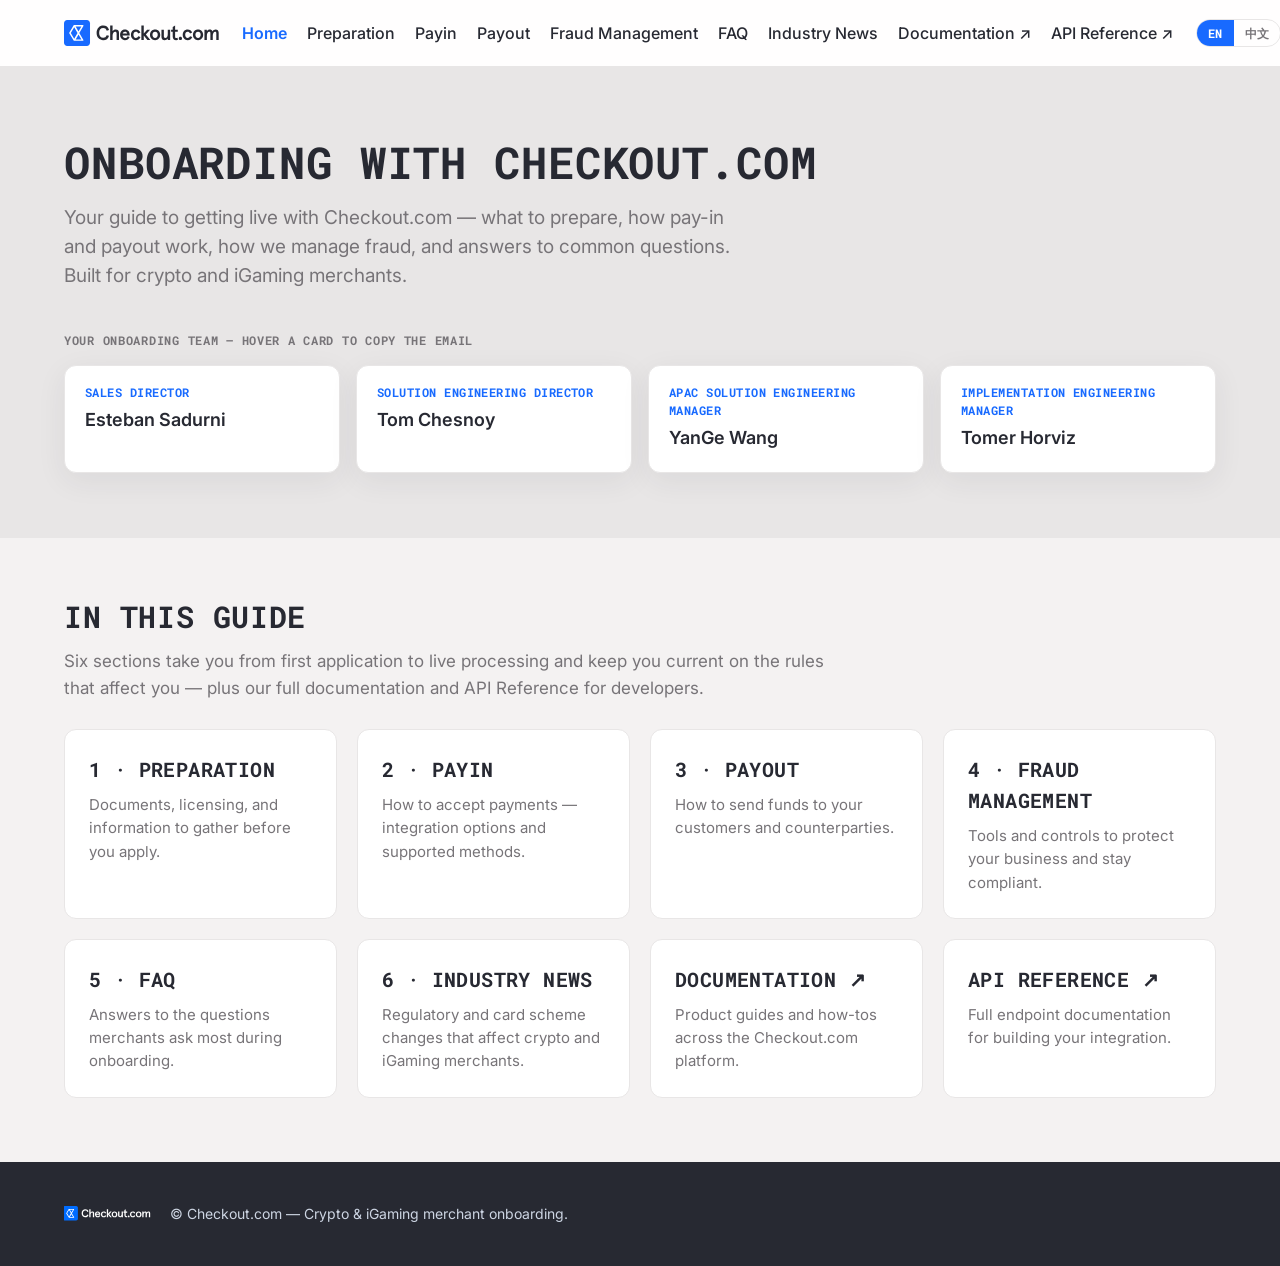
==== commit 08b192ae: "Add Simplified Chinese site + header language switch - New zh/ directory: full Chinese translations " ====
--- a/index.html
+++ b/index.html
@@ -8,7 +8,7 @@
   <link rel="preconnect" href="https://fonts.googleapis.com" />
   <link rel="preconnect" href="https://fonts.gstatic.com" crossorigin />
   <link href="https://fonts.googleapis.com/css2?family=Inter:wght@400;500;600;700&family=Roboto+Mono:wght@400;700&display=swap" rel="stylesheet" />
-  <link rel="stylesheet" href="css/styles.css?v=9" />
+  <link rel="stylesheet" href="css/styles.css?v=10" />
 </head>
 <body>
   <a class="skip-link" href="#main">Skip to content</a>
@@ -18,7 +18,6 @@
       <a class="brand" href="https://www.checkout.com" target="_blank" rel="noopener" aria-label="Checkout.com">
         <img src="assets/logo.svg" alt="Checkout.com" height="26" />
       </a>
-      <button class="nav-toggle" aria-expanded="false" aria-controls="nav">Menu</button>
       <nav class="site-nav" id="nav" aria-label="Primary">
         <a href="index.html" class="is-active" aria-current="page">Home</a>
         <a href="preparation.html">Preparation</a>
@@ -30,6 +29,13 @@
         <a href="https://www.checkout.com/docs" target="_blank" rel="noopener">Documentation ↗</a>
         <a href="https://api-reference.checkout.com/" target="_blank" rel="noopener">API Reference ↗</a>
       </nav>
+      <div class="header-right">
+        <div class="lang-switch" aria-label="Language">
+          <span class="is-active">EN</span>
+          <a href="zh/index.html" hreflang="zh" lang="zh">&#20013;&#25991;</a>
+        </div>
+        <button class="nav-toggle" aria-expanded="false" aria-controls="nav">Menu</button>
+      </div>
     </div>
   </header>
 
@@ -134,6 +140,6 @@
     </div>
   </footer>
 
-  <script src="js/main.js?v=2" defer></script>
+  <script src="js/main.js?v=3" defer></script>
 </body>
 </html>
--- a/css/styles.css
+++ b/css/styles.css
@@ -46,9 +46,19 @@
 .header-inner { display: flex; align-items: center; gap: 14px; height: 66px; }
 .brand { display: inline-flex; align-items: center; }
 .brand img { display: block; }
-.nav-toggle { display: none; margin-left: auto; background: none; border: 1px solid var(--cko-border);
+.nav-toggle { display: none; background: none; border: 1px solid var(--cko-border);
   border-radius: 8px; padding: 8px 12px; font: inherit; cursor: pointer; }
 .site-nav { display: flex; gap: 2px; margin-left: auto; flex-wrap: nowrap; }
+
+/* Right-side header controls: language switch + mobile menu */
+.header-right { display: flex; align-items: center; gap: 10px; }
+.lang-switch { display: inline-flex; align-items: center; border: 1px solid var(--cko-border);
+  border-radius: 999px; overflow: hidden; font-family: var(--font-mono); font-size: 12px;
+  font-weight: 700; text-transform: uppercase; letter-spacing: .03em; }
+.lang-switch a, .lang-switch span { padding: 5px 11px; text-decoration: none;
+  color: var(--cko-muted); line-height: 1.4; white-space: nowrap; }
+.lang-switch a:hover { color: var(--cko-blue); background: var(--cko-bg-alt); }
+.lang-switch .is-active { background: var(--cko-blue); color: #fff; }
 .site-nav a {
   color: var(--cko-text); text-decoration: none; font-weight: 500; font-size: 16px;
   padding: 7px 9px; border-radius: 8px; white-space: nowrap;
@@ -290,6 +300,7 @@
 
 @media (max-width: 800px) {
   .nav-toggle { display: block; }
+  .header-right { margin-left: auto; }
   .site-nav { display: none; position: absolute; top: 66px; left: 0; right: 0; flex-direction: column;
     gap: 2px; background: #fff; border-bottom: 1px solid var(--cko-border); padding: 12px 24px 18px; }
   .site-nav.open { display: flex; }
